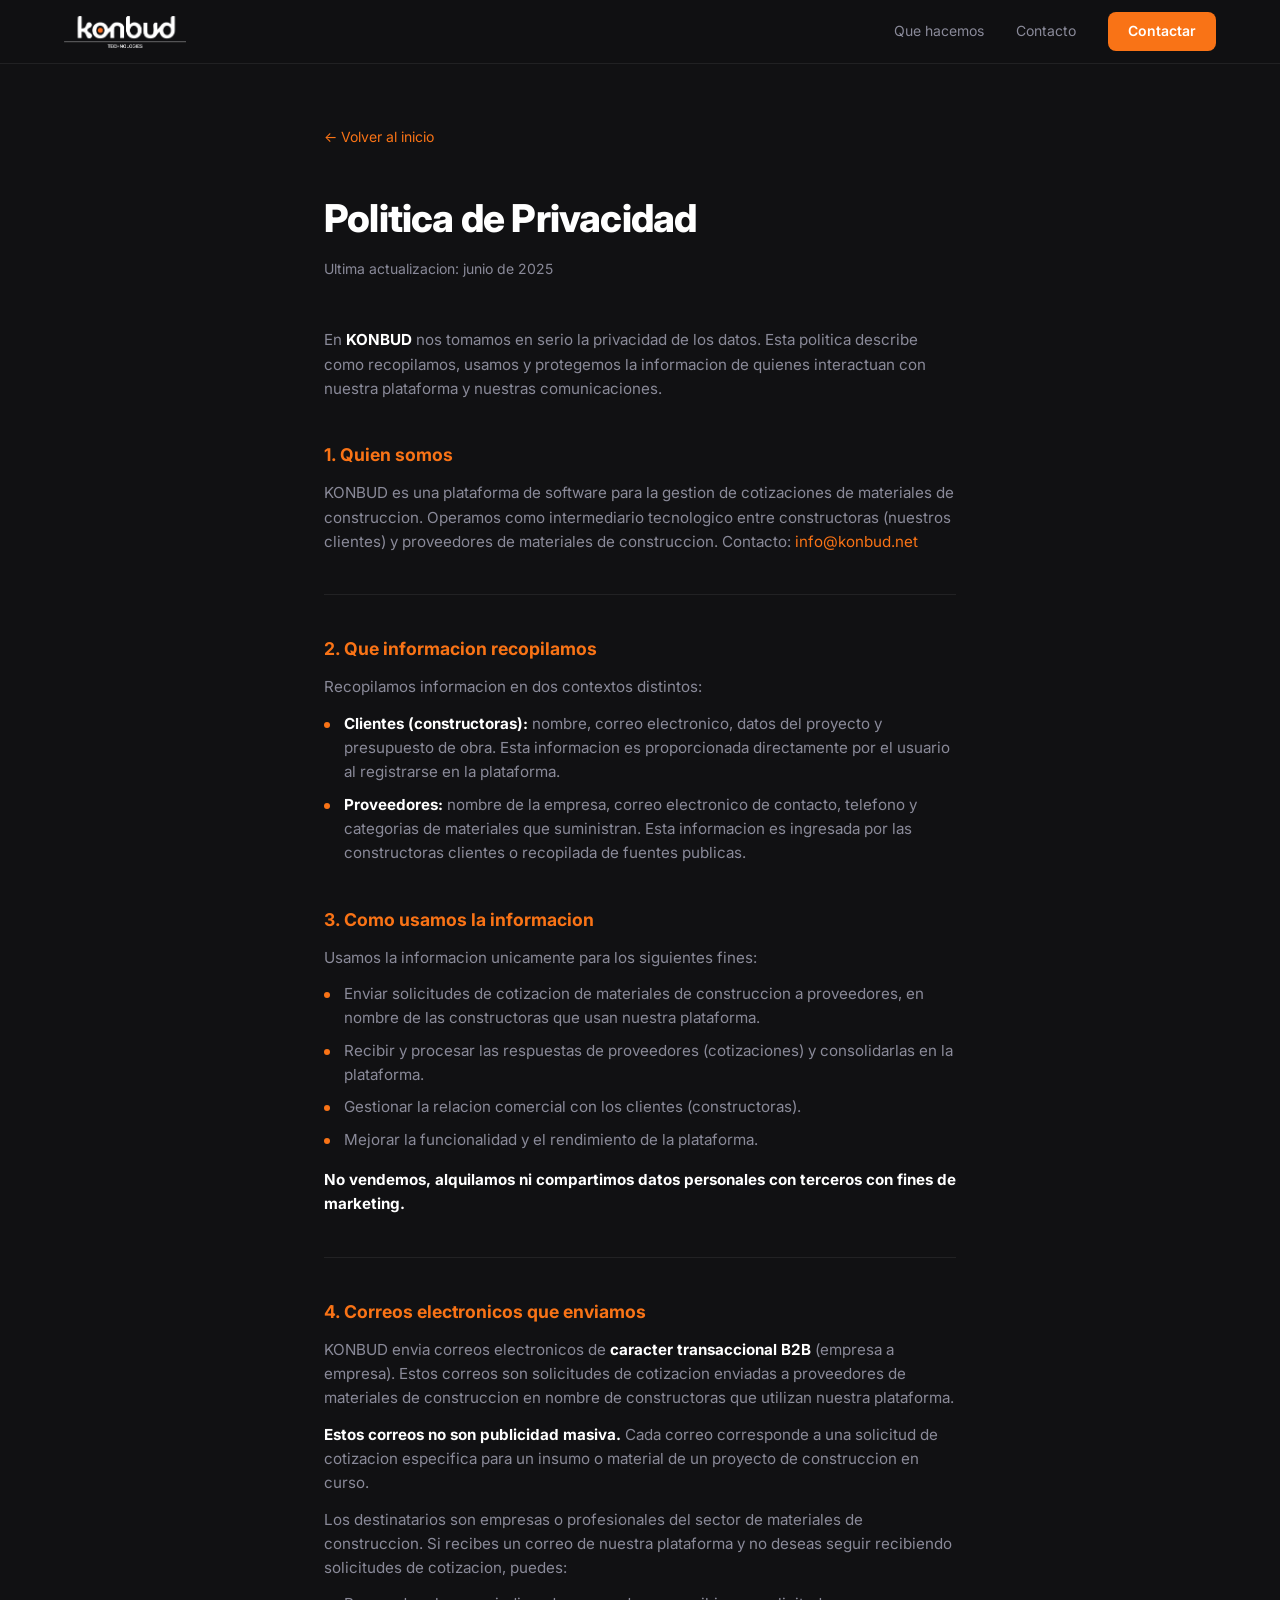
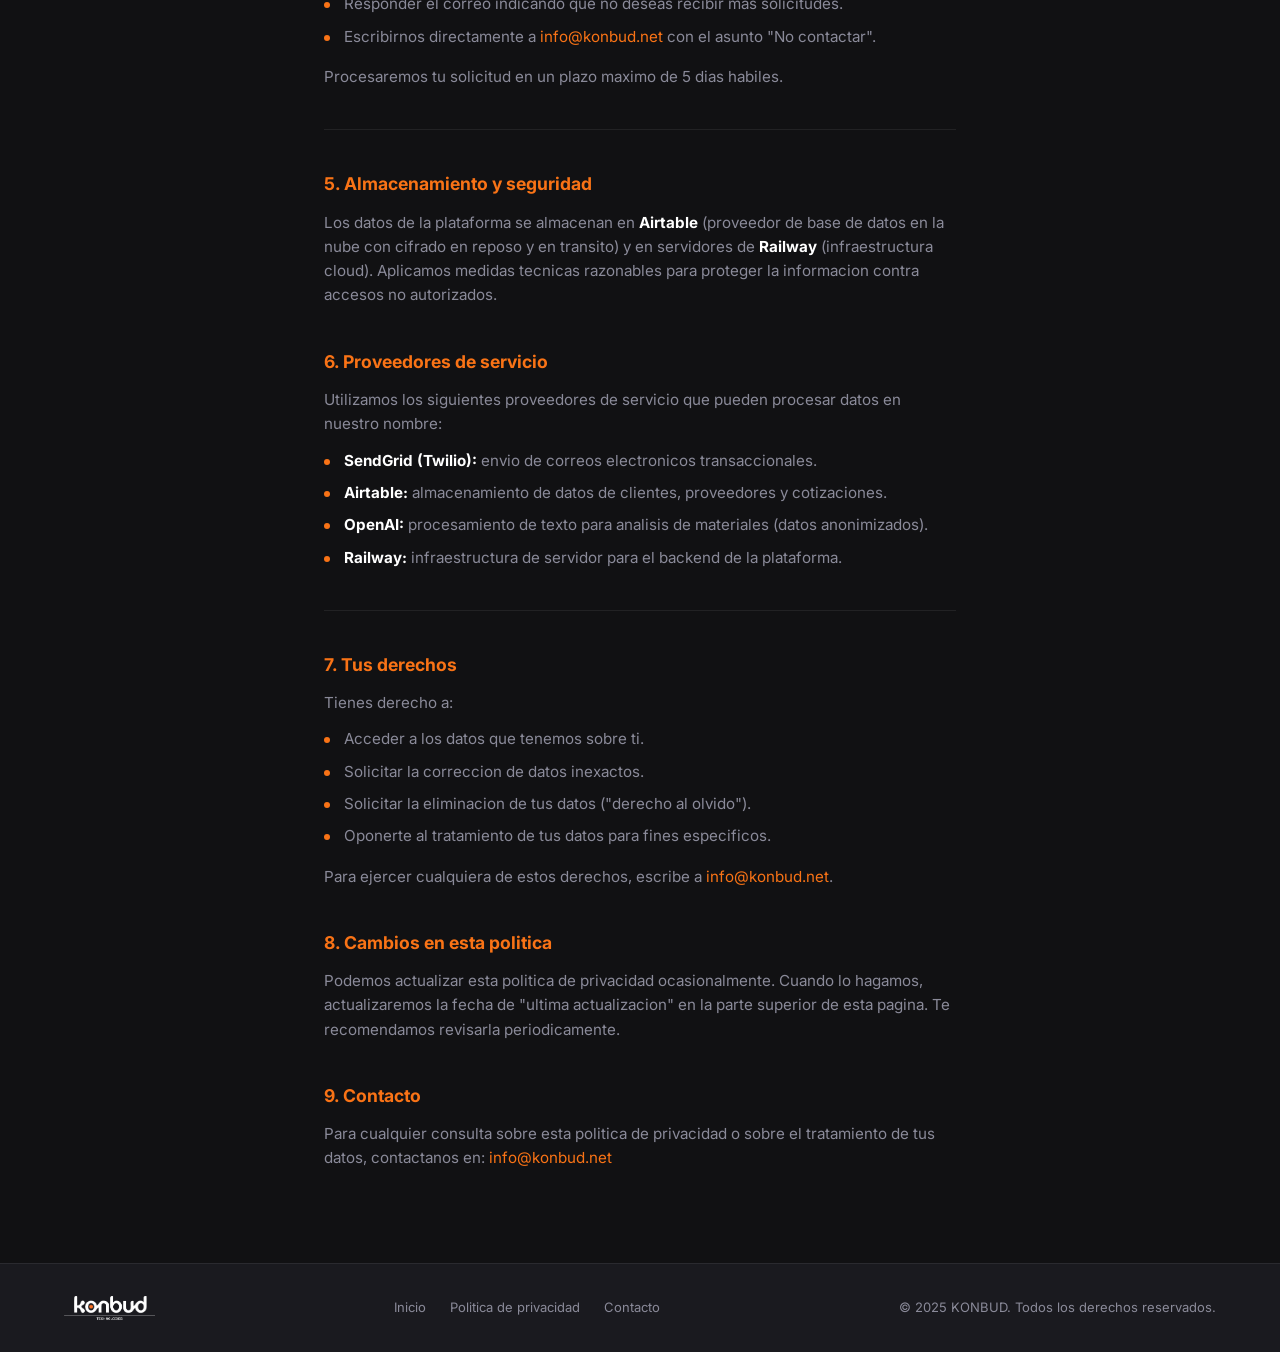
==== privacidad.html @ bc4e1d22 "landing inicial KONBUD" ====
<!DOCTYPE html>
<html lang="es">
<head>
  <meta charset="UTF-8" />
  <meta name="viewport" content="width=device-width, initial-scale=1.0" />
  <title>Politica de Privacidad — KONBUD</title>
  <link rel="preconnect" href="https://fonts.googleapis.com" />
  <link rel="preconnect" href="https://fonts.gstatic.com" crossorigin />
  <link href="https://fonts.googleapis.com/css2?family=Inter:wght@400;500;600;700;800&display=swap" rel="stylesheet" />
  <link rel="stylesheet" href="style.css" />
  <style>
    .privacy-container {
      max-width: 760px;
      margin: 0 auto;
      padding: 60px 5% 80px;
    }
    .privacy-container h1 {
      font-size: clamp(1.8rem, 4vw, 2.4rem);
      font-weight: 800;
      letter-spacing: -0.8px;
      margin-bottom: 8px;
    }
    .privacy-container .updated {
      color: var(--muted);
      font-size: 14px;
      margin-bottom: 48px;
    }
    .privacy-container h2 {
      font-size: 1.1rem;
      font-weight: 700;
      color: var(--orange);
      margin-top: 40px;
      margin-bottom: 12px;
    }
    .privacy-container p {
      color: var(--muted);
      font-size: 0.95rem;
      margin-bottom: 12px;
    }
    .privacy-container strong { color: var(--white); }
    .privacy-container ul {
      list-style: none;
      margin: 12px 0 16px 0;
      display: flex;
      flex-direction: column;
      gap: 8px;
    }
    .privacy-container ul li {
      color: var(--muted);
      font-size: 0.95rem;
      padding-left: 20px;
      position: relative;
    }
    .privacy-container ul li::before {
      content: '';
      position: absolute;
      left: 0; top: 10px;
      width: 6px; height: 6px;
      background: var(--orange);
      border-radius: 50%;
    }
    .privacy-container a { color: var(--orange); }
    .privacy-container a:hover { text-decoration: underline; }
    .back-link {
      display: inline-flex;
      align-items: center;
      gap: 8px;
      color: var(--muted);
      font-size: 14px;
      margin-bottom: 40px;
      transition: color .2s;
    }
    .back-link:hover { color: var(--white); }
    hr {
      border: none;
      border-top: 1px solid var(--border);
      margin: 40px 0;
    }
  </style>
</head>
<body>

  <!-- NAV -->
  <nav>
    <a href="/" class="logo">
      <img src="logo.png" alt="KONBUD" />
    </a>
    <div class="nav-links">
      <a href="/#que-hacemos">Que hacemos</a>
      <a href="/#contacto">Contacto</a>
      <a href="mailto:info@konbud.net" class="btn-nav">Contactar</a>
    </div>
  </nav>

  <div class="privacy-container">

    <a href="/" class="back-link">&#8592; Volver al inicio</a>

    <h1>Politica de Privacidad</h1>
    <p class="updated">Ultima actualizacion: junio de 2025</p>

    <p>
      En <strong>KONBUD</strong> nos tomamos en serio la privacidad de los datos. Esta politica describe como recopilamos,
      usamos y protegemos la informacion de quienes interactuan con nuestra plataforma y nuestras comunicaciones.
    </p>

    <h2>1. Quien somos</h2>
    <p>
      KONBUD es una plataforma de software para la gestion de cotizaciones de materiales de construccion.
      Operamos como intermediario tecnologico entre constructoras (nuestros clientes) y proveedores de materiales
      de construccion. Contacto: <a href="mailto:info@konbud.net">info@konbud.net</a>
    </p>

    <hr />

    <h2>2. Que informacion recopilamos</h2>
    <p>Recopilamos informacion en dos contextos distintos:</p>
    <ul>
      <li><strong>Clientes (constructoras):</strong> nombre, correo electronico, datos del proyecto y presupuesto de obra. Esta informacion es proporcionada directamente por el usuario al registrarse en la plataforma.</li>
      <li><strong>Proveedores:</strong> nombre de la empresa, correo electronico de contacto, telefono y categorias de materiales que suministran. Esta informacion es ingresada por las constructoras clientes o recopilada de fuentes publicas.</li>
    </ul>

    <h2>3. Como usamos la informacion</h2>
    <p>Usamos la informacion unicamente para los siguientes fines:</p>
    <ul>
      <li>Enviar solicitudes de cotizacion de materiales de construccion a proveedores, en nombre de las constructoras que usan nuestra plataforma.</li>
      <li>Recibir y procesar las respuestas de proveedores (cotizaciones) y consolidarlas en la plataforma.</li>
      <li>Gestionar la relacion comercial con los clientes (constructoras).</li>
      <li>Mejorar la funcionalidad y el rendimiento de la plataforma.</li>
    </ul>
    <p><strong>No vendemos, alquilamos ni compartimos datos personales con terceros con fines de marketing.</strong></p>

    <hr />

    <h2>4. Correos electronicos que enviamos</h2>
    <p>
      KONBUD envia correos electronicos de <strong>caracter transaccional B2B</strong> (empresa a empresa).
      Estos correos son solicitudes de cotizacion enviadas a proveedores de materiales de construccion
      en nombre de constructoras que utilizan nuestra plataforma.
    </p>
    <p>
      <strong>Estos correos no son publicidad masiva.</strong> Cada correo corresponde a una solicitud de
      cotizacion especifica para un insumo o material de un proyecto de construccion en curso.
    </p>
    <p>
      Los destinatarios son empresas o profesionales del sector de materiales de construccion. Si recibes
      un correo de nuestra plataforma y no deseas seguir recibiendo solicitudes de cotizacion, puedes:
    </p>
    <ul>
      <li>Responder el correo indicando que no deseas recibir mas solicitudes.</li>
      <li>Escribirnos directamente a <a href="mailto:info@konbud.net">info@konbud.net</a> con el asunto "No contactar".</li>
    </ul>
    <p>Procesaremos tu solicitud en un plazo maximo de 5 dias habiles.</p>

    <hr />

    <h2>5. Almacenamiento y seguridad</h2>
    <p>
      Los datos de la plataforma se almacenan en <strong>Airtable</strong> (proveedor de base de datos en la nube
      con cifrado en reposo y en transito) y en servidores de <strong>Railway</strong> (infraestructura cloud).
      Aplicamos medidas tecnicas razonables para proteger la informacion contra accesos no autorizados.
    </p>

    <h2>6. Proveedores de servicio</h2>
    <p>Utilizamos los siguientes proveedores de servicio que pueden procesar datos en nuestro nombre:</p>
    <ul>
      <li><strong>SendGrid (Twilio):</strong> envio de correos electronicos transaccionales.</li>
      <li><strong>Airtable:</strong> almacenamiento de datos de clientes, proveedores y cotizaciones.</li>
      <li><strong>OpenAI:</strong> procesamiento de texto para analisis de materiales (datos anonimizados).</li>
      <li><strong>Railway:</strong> infraestructura de servidor para el backend de la plataforma.</li>
    </ul>

    <hr />

    <h2>7. Tus derechos</h2>
    <p>Tienes derecho a:</p>
    <ul>
      <li>Acceder a los datos que tenemos sobre ti.</li>
      <li>Solicitar la correccion de datos inexactos.</li>
      <li>Solicitar la eliminacion de tus datos ("derecho al olvido").</li>
      <li>Oponerte al tratamiento de tus datos para fines especificos.</li>
    </ul>
    <p>Para ejercer cualquiera de estos derechos, escribe a <a href="mailto:info@konbud.net">info@konbud.net</a>.</p>

    <h2>8. Cambios en esta politica</h2>
    <p>
      Podemos actualizar esta politica de privacidad ocasionalmente. Cuando lo hagamos, actualizaremos la fecha
      de "ultima actualizacion" en la parte superior de esta pagina. Te recomendamos revisarla periodicamente.
    </p>

    <h2>9. Contacto</h2>
    <p>
      Para cualquier consulta sobre esta politica de privacidad o sobre el tratamiento de tus datos,
      contactanos en: <a href="mailto:info@konbud.net">info@konbud.net</a>
    </p>

  </div>

  <!-- FOOTER -->
  <footer>
    <div class="footer-logo">
      <img src="logo.png" alt="KONBUD" />
    </div>
    <div class="footer-links">
      <a href="/">Inicio</a>
      <a href="privacidad.html">Politica de privacidad</a>
      <a href="mailto:info@konbud.net">Contacto</a>
    </div>
    <span class="footer-copy">&copy; 2025 KONBUD. Todos los derechos reservados.</span>
  </footer>

</body>
</html>
---- style.css ----
*, *::before, *::after { box-sizing: border-box; margin: 0; padding: 0; }

:root {
  --bg: #111113;
  --surface: #1a1a1f;
  --surface2: #202028;
  --orange: #f97316;
  --orange-dim: rgba(249,115,22,0.15);
  --white: #ffffff;
  --muted: #8a8a99;
  --border: rgba(255,255,255,0.07);
  --radius: 12px;
}

html { scroll-behavior: smooth; }

body {
  font-family: 'Inter', -apple-system, BlinkMacSystemFont, 'Segoe UI', sans-serif;
  background: var(--bg);
  color: var(--white);
  line-height: 1.6;
  -webkit-font-smoothing: antialiased;
}

a { color: inherit; text-decoration: none; }

/* NAV */
nav {
  position: sticky;
  top: 0;
  z-index: 100;
  background: rgba(17,17,19,0.85);
  backdrop-filter: blur(12px);
  border-bottom: 1px solid var(--border);
  padding: 0 5%;
  height: 64px;
  display: flex;
  align-items: center;
  justify-content: space-between;
}
nav .logo img { height: 32px; display: block; }
nav .nav-links { display: flex; gap: 32px; align-items: center; }
nav .nav-links a { color: var(--muted); font-size: 14px; transition: color .2s; }
nav .nav-links a:hover { color: var(--white); }
nav .nav-links .btn-nav {
  background: var(--orange);
  color: var(--white);
  padding: 8px 20px;
  border-radius: 8px;
  font-size: 14px;
  font-weight: 600;
  transition: opacity .2s;
}
nav .nav-links .btn-nav:hover { opacity: .85; }

/* HERO */
.hero {
  min-height: 88vh;
  display: flex;
  flex-direction: column;
  align-items: center;
  justify-content: center;
  text-align: center;
  padding: 80px 5% 60px;
  position: relative;
  overflow: hidden;
}
.hero::before {
  content: '';
  position: absolute;
  top: -200px; left: 50%;
  transform: translateX(-50%);
  width: 800px; height: 800px;
  background: radial-gradient(circle, rgba(249,115,22,0.08) 0%, transparent 70%);
  pointer-events: none;
}
.hero-badge {
  display: inline-flex;
  align-items: center;
  gap: 8px;
  background: var(--orange-dim);
  border: 1px solid rgba(249,115,22,0.3);
  color: var(--orange);
  font-size: 13px;
  font-weight: 600;
  padding: 6px 16px;
  border-radius: 100px;
  margin-bottom: 28px;
  letter-spacing: 0.5px;
  text-transform: uppercase;
}
.hero h1 {
  font-size: clamp(2.4rem, 6vw, 4.2rem);
  font-weight: 800;
  line-height: 1.1;
  letter-spacing: -1.5px;
  max-width: 780px;
  margin-bottom: 24px;
}
.hero h1 span { color: var(--orange); }
.hero p {
  font-size: clamp(1rem, 2vw, 1.2rem);
  color: var(--muted);
  max-width: 560px;
  margin-bottom: 40px;
}
.hero-cta {
  display: flex;
  gap: 16px;
  flex-wrap: wrap;
  justify-content: center;
}
.btn-primary {
  background: var(--orange);
  color: var(--white);
  padding: 14px 32px;
  border-radius: 10px;
  font-size: 16px;
  font-weight: 700;
  transition: opacity .2s, transform .2s;
}
.btn-primary:hover { opacity: .85; transform: translateY(-1px); }
.btn-secondary {
  background: var(--surface);
  border: 1px solid var(--border);
  color: var(--white);
  padding: 14px 32px;
  border-radius: 10px;
  font-size: 16px;
  font-weight: 600;
  transition: border-color .2s;
}
.btn-secondary:hover { border-color: rgba(255,255,255,0.2); }

/* SECTION COMMON */
section { padding: 80px 5%; }
.section-label {
  font-size: 12px;
  font-weight: 700;
  letter-spacing: 2px;
  text-transform: uppercase;
  color: var(--orange);
  margin-bottom: 12px;
}
.section-title {
  font-size: clamp(1.8rem, 4vw, 2.6rem);
  font-weight: 800;
  letter-spacing: -0.8px;
  margin-bottom: 16px;
}
.section-sub {
  color: var(--muted);
  font-size: 1.05rem;
  max-width: 540px;
}
.section-header { margin-bottom: 56px; }

/* FEATURES */
.features { background: var(--surface); }
.features-grid {
  display: grid;
  grid-template-columns: repeat(auto-fit, minmax(260px, 1fr));
  gap: 24px;
}
.feature-card {
  background: var(--bg);
  border: 1px solid var(--border);
  border-radius: var(--radius);
  padding: 32px 28px;
  transition: border-color .2s;
}
.feature-card:hover { border-color: rgba(249,115,22,0.3); }
.feature-icon {
  width: 48px; height: 48px;
  background: var(--orange-dim);
  border-radius: 10px;
  display: flex; align-items: center; justify-content: center;
  margin-bottom: 20px;
  font-size: 22px;
}
.feature-card h3 { font-size: 1.1rem; font-weight: 700; margin-bottom: 10px; }
.feature-card p { color: var(--muted); font-size: 0.95rem; }

/* HOW IT WORKS */
.steps {
  display: flex;
  flex-direction: column;
  gap: 0;
  max-width: 680px;
}
.step {
  display: flex;
  gap: 24px;
  padding-bottom: 40px;
  position: relative;
}
.step:not(:last-child)::before {
  content: '';
  position: absolute;
  left: 19px; top: 48px;
  width: 2px;
  height: calc(100% - 16px);
  background: var(--border);
}
.step-num {
  flex-shrink: 0;
  width: 40px; height: 40px;
  background: var(--orange-dim);
  border: 1px solid rgba(249,115,22,0.4);
  border-radius: 50%;
  display: flex; align-items: center; justify-content: center;
  font-weight: 800; font-size: 14px;
  color: var(--orange);
}
.step-content h3 { font-size: 1.05rem; font-weight: 700; margin-bottom: 6px; margin-top: 8px; }
.step-content p { color: var(--muted); font-size: 0.95rem; }

/* EMAIL INFO */
.email-info { background: var(--surface); }
.email-box {
  background: var(--bg);
  border: 1px solid rgba(249,115,22,0.25);
  border-radius: var(--radius);
  padding: 40px;
  max-width: 700px;
}
.email-box h3 { font-size: 1.2rem; font-weight: 700; margin-bottom: 12px; }
.email-box p { color: var(--muted); margin-bottom: 12px; font-size: 0.95rem; }
.email-box p:last-child { margin-bottom: 0; }
.email-box strong { color: var(--white); }

/* CONTACT */
.contact-grid {
  display: grid;
  grid-template-columns: repeat(auto-fit, minmax(220px, 1fr));
  gap: 20px;
  max-width: 700px;
}
.contact-card {
  background: var(--surface);
  border: 1px solid var(--border);
  border-radius: var(--radius);
  padding: 28px 24px;
  display: flex;
  flex-direction: column;
  gap: 8px;
}
.contact-card .label { font-size: 12px; font-weight: 600; color: var(--orange); text-transform: uppercase; letter-spacing: 1px; }
.contact-card .value { font-size: 1rem; font-weight: 600; }
.contact-card .sub { font-size: 0.85rem; color: var(--muted); }

/* FOOTER */
footer {
  background: var(--surface);
  border-top: 1px solid var(--border);
  padding: 32px 5%;
  display: flex;
  align-items: center;
  justify-content: space-between;
  flex-wrap: wrap;
  gap: 16px;
}
footer .footer-logo img { height: 24px; display: block; }
footer .footer-links { display: flex; gap: 24px; }
footer .footer-links a { color: var(--muted); font-size: 13px; transition: color .2s; }
footer .footer-links a:hover { color: var(--white); }
footer .footer-copy { color: var(--muted); font-size: 13px; }

/* RESPONSIVE */
@media (max-width: 640px) {
  nav .nav-links .btn-nav { padding: 7px 14px; font-size: 13px; }
  .hero { min-height: 80vh; padding-top: 60px; }
  footer { flex-direction: column; align-items: flex-start; }
  .email-box { padding: 28px 20px; }
}
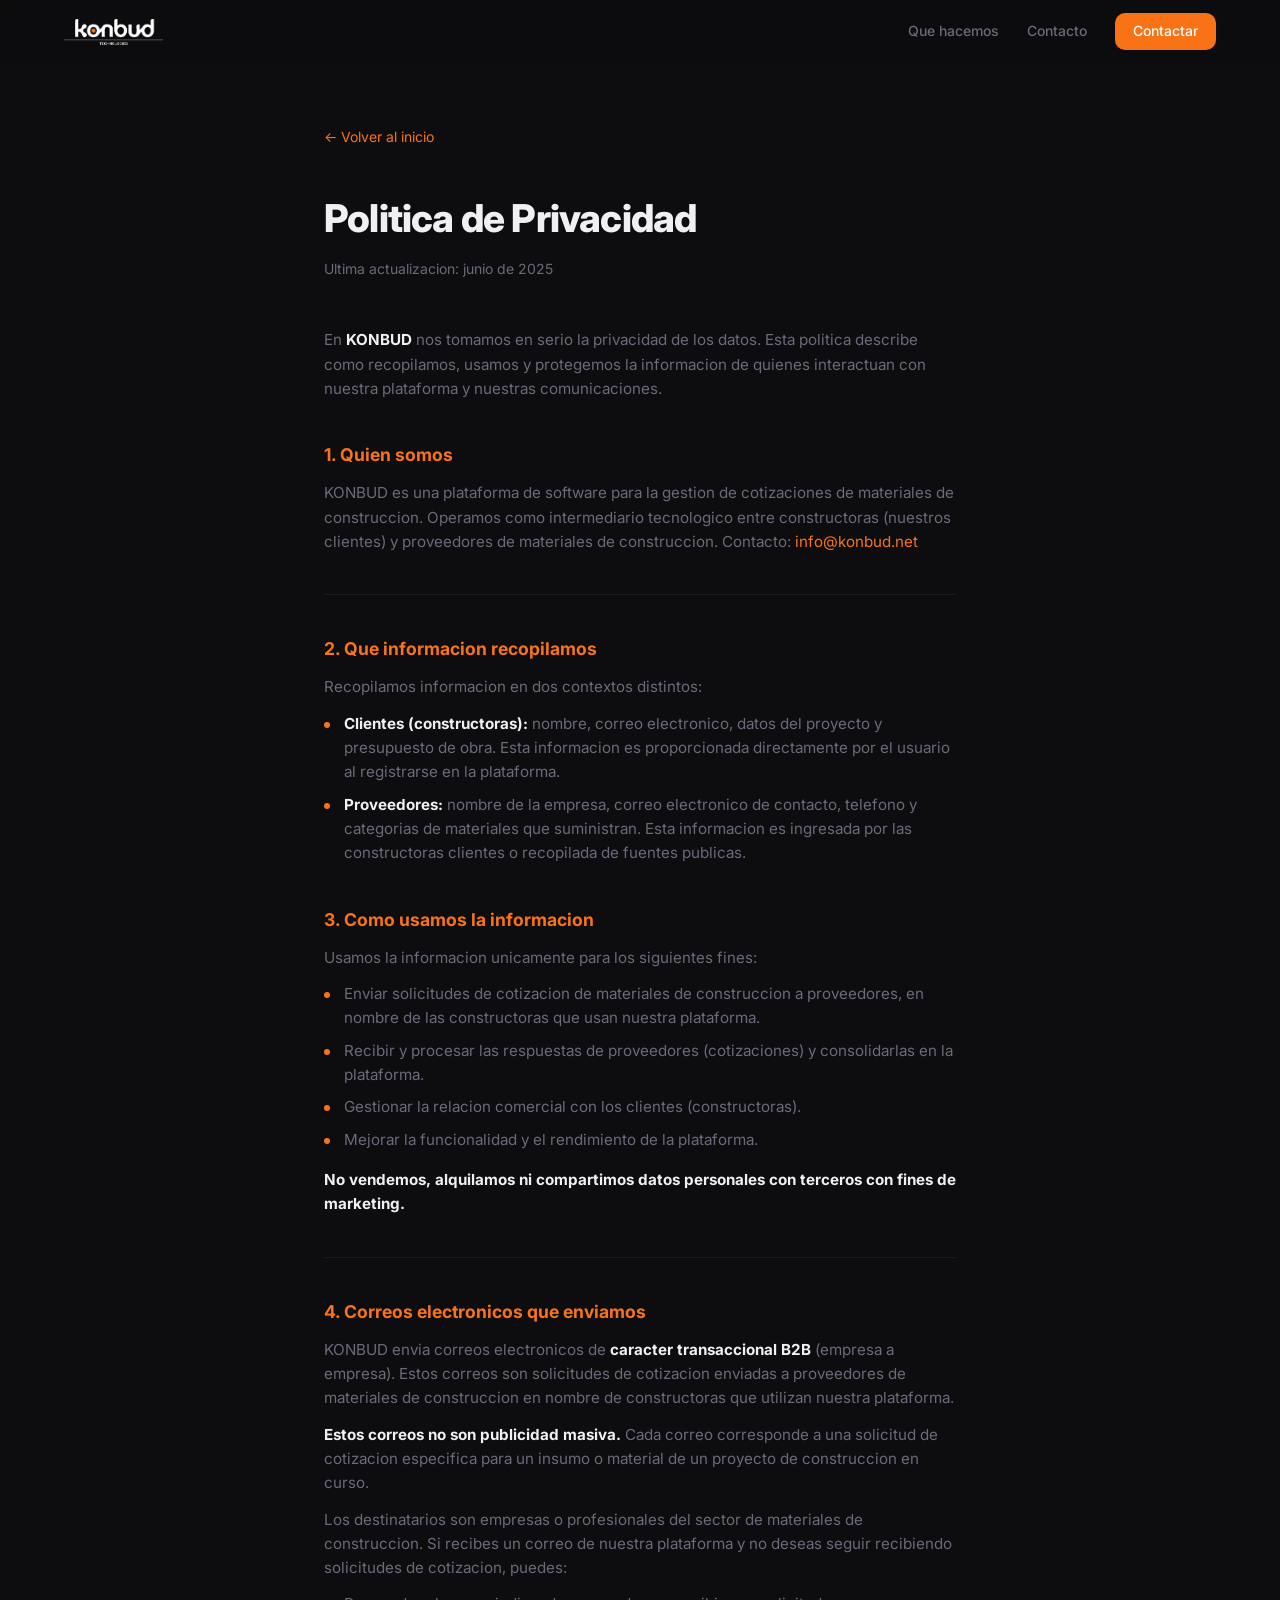
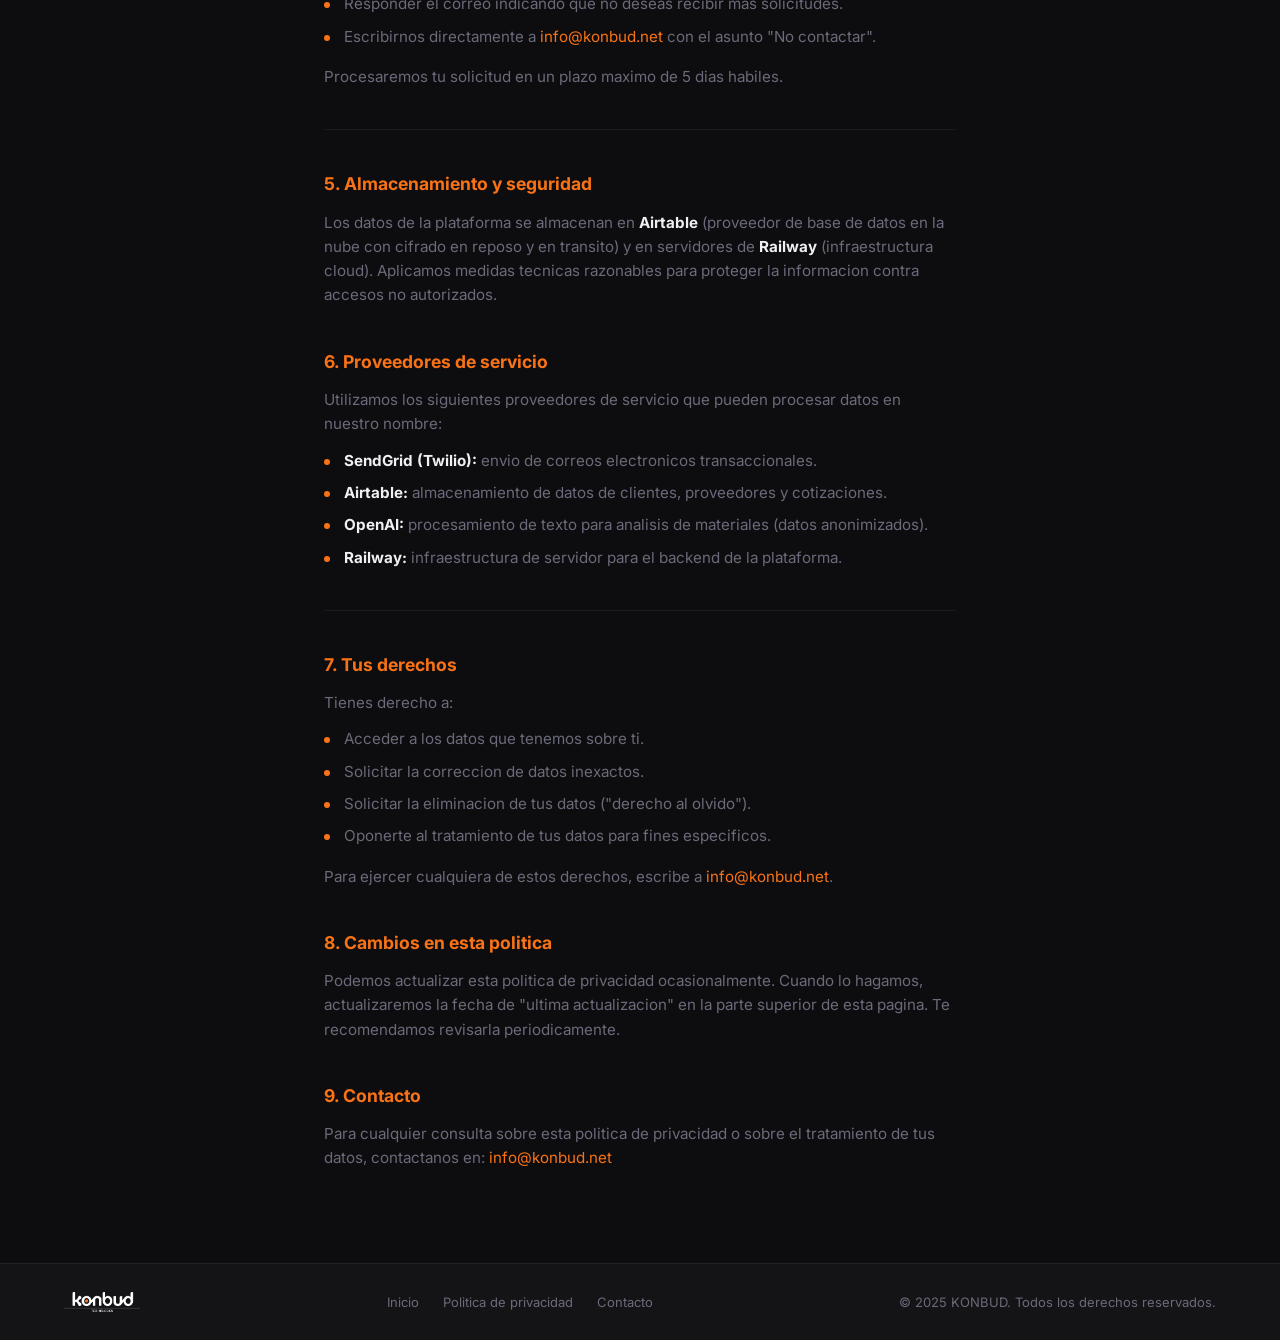
==== commit fa4f4575: "SEO: Open Graph + Twitter cards con og-image, canonical, JSON-LD Organization/SoftwareApplication, r" ====
--- a/privacidad.html
+++ b/privacidad.html
@@ -3,7 +3,9 @@
 <head>
   <meta charset="UTF-8" />
   <meta name="viewport" content="width=device-width, initial-scale=1.0" />
-  <title>Politica de Privacidad — KONBUD</title>
+  <title>Política de Privacidad — KONBUD</title>
+  <meta name="description" content="Política de privacidad de KONBUD — cómo tratamos los datos personales en nuestra plataforma y comunicaciones." />
+  <link rel="canonical" href="https://konbud.net/privacidad.html" />
   <link rel="preconnect" href="https://fonts.googleapis.com" />
   <link rel="preconnect" href="https://fonts.gstatic.com" crossorigin />
   <link href="https://fonts.googleapis.com/css2?family=Inter:wght@400;500;600;700;800&display=swap" rel="stylesheet" />
--- a/style.css
+++ b/style.css
@@ -1,275 +1,1501 @@
 *, *::before, *::after { box-sizing: border-box; margin: 0; padding: 0; }
 
 :root {
-  --bg: #111113;
-  --surface: #1a1a1f;
-  --surface2: #202028;
-  --orange: #f97316;
-  --orange-dim: rgba(249,115,22,0.15);
-  --white: #ffffff;
-  --muted: #8a8a99;
-  --border: rgba(255,255,255,0.07);
-  --radius: 12px;
+  --bg:            #0d0d0f;
+  --surface:       #141416;
+  --surface2:      #1b1b1f;
+  --orange:        #f97316;
+  --orange-glow:   rgba(249,115,22,0.55);
+  --orange-dim:    rgba(249,115,22,0.09);
+  --orange-border: rgba(249,115,22,0.22);
+  --white:         #f0f0f2;
+  --muted:         #6a6a7a;
+  --border:        rgba(255,255,255,0.06);
+  --border-strong: rgba(255,255,255,0.11);
+  --radius:        16px;
+  --radius-sm:     10px;
+  --container:     1160px;
 }
 
 html { scroll-behavior: smooth; }
 
 body {
-  font-family: 'Inter', -apple-system, BlinkMacSystemFont, 'Segoe UI', sans-serif;
+  font-family: 'Inter', system-ui, -apple-system, sans-serif;
   background: var(--bg);
   color: var(--white);
   line-height: 1.6;
   -webkit-font-smoothing: antialiased;
+  overflow-x: hidden;
 }
 
 a { color: inherit; text-decoration: none; }
 
-/* NAV */
+/* ─── CANVAS ──────────────────────────────────────────────────────────────── */
+
+#trails-canvas {
+  position: fixed;
+  inset: 0;
+  pointer-events: none;
+  z-index: 0;
+}
+
+/* ─── BACKGROUND ──────────────────────────────────────────────────────────────*/
+
+.bg-orb {
+  position: fixed;
+  border-radius: 50%;
+  pointer-events: none;
+  z-index: 0;
+}
+
+.bg-orb-1 {
+  width: 800px; height: 800px;
+  background: radial-gradient(circle at center, rgba(249,115,22,0.14) 0%, transparent 65%);
+  top: -360px; left: -240px;
+  animation: orb1 20s ease-in-out infinite;
+}
+
+.bg-orb-2 {
+  width: 640px; height: 640px;
+  background: radial-gradient(circle at center, rgba(249,115,22,0.08) 0%, transparent 65%);
+  bottom: -260px; right: -160px;
+  animation: orb2 26s ease-in-out infinite;
+}
+
+@keyframes orb1 {
+  0%, 100% { transform: translate(0, 0) scale(1); }
+  33%       { transform: translate(70px, 50px) scale(1.05); }
+  66%       { transform: translate(-40px, 70px) scale(0.97); }
+}
+
+@keyframes orb2 {
+  0%, 100% { transform: translate(0, 0) scale(1); }
+  50%       { transform: translate(-90px, -70px) scale(1.08); }
+}
+
+.bg-grid {
+  position: fixed;
+  inset: 0;
+  background-image: radial-gradient(circle, rgba(255,255,255,0.035) 1px, transparent 1px);
+  background-size: 28px 28px;
+  pointer-events: none;
+  z-index: 0;
+}
+
+/* ─── LAYOUT ──────────────────────────────────────────────────────────────── */
+
+nav,
+section,
+footer {
+  position: relative;
+  z-index: 1;
+}
+
+.container {
+  width: 100%;
+  max-width: var(--container);
+  margin: 0 auto;
+  padding: 0 5%;
+}
+
+/* ─── NAV ─────────────────────────────────────────────────────────────────── */
+
 nav {
   position: sticky;
   top: 0;
   z-index: 100;
-  background: rgba(17,17,19,0.85);
-  backdrop-filter: blur(12px);
-  border-bottom: 1px solid var(--border);
   padding: 0 5%;
   height: 64px;
   display: flex;
   align-items: center;
   justify-content: space-between;
-}
-nav .logo img { height: 32px; display: block; }
-nav .nav-links { display: flex; gap: 32px; align-items: center; }
-nav .nav-links a { color: var(--muted); font-size: 14px; transition: color .2s; }
-nav .nav-links a:hover { color: var(--white); }
-nav .nav-links .btn-nav {
-  background: var(--orange);
-  color: var(--white);
-  padding: 8px 20px;
-  border-radius: 8px;
+  background: rgba(13,13,15,0.72);
+  backdrop-filter: blur(10px) saturate(140%);
+  -webkit-backdrop-filter: blur(10px) saturate(140%);
+  border-bottom: 1px solid transparent;
+  transition: background 0.4s, border-color 0.4s;
+}
+
+nav.scrolled {
+  background: rgba(13,13,15,0.88);
+  border-bottom-color: var(--border);
+}
+
+.logo img { height: 26px; display: block; }
+
+.nav-links {
+  display: flex;
+  gap: 28px;
+  align-items: center;
+}
+
+.nav-links a {
+  color: var(--muted);
   font-size: 14px;
+  font-weight: 500;
+  transition: color 0.2s;
+}
+
+.nav-links a:hover { color: var(--white); }
+
+.btn-nav-acceder {
+  color: var(--white) !important;
+  border: 1px solid rgba(255,255,255,0.18) !important;
+  padding: 6px 16px;
+  border-radius: var(--radius-sm);
+  font-size: 13px;
+  font-weight: 500;
+  transition: border-color 0.2s, color 0.2s !important;
+}
+
+.btn-nav-acceder:hover {
+  border-color: rgba(255,255,255,0.45) !important;
+  color: #fff !important;
+}
+
+.btn-nav {
+  background: var(--orange) !important;
+  color: #fff !important;
+  padding: 7px 18px;
+  border-radius: var(--radius-sm);
+  font-size: 13px;
   font-weight: 600;
-  transition: opacity .2s;
-}
-nav .nav-links .btn-nav:hover { opacity: .85; }
-
-/* HERO */
+  transition: opacity 0.2s !important;
+}
+
+.btn-nav:hover { opacity: 0.84 !important; }
+
+/* ─── HERO PROOF ─────────────────────────────────────────────────────────── */
+
+.hero-proof {
+  display: inline-flex;
+  align-items: center;
+  gap: 9px;
+  background: rgba(255,255,255,0.04);
+  border: 1px solid var(--border-strong);
+  color: var(--muted);
+  font-size: 13px;
+  font-weight: 500;
+  padding: 7px 16px;
+  border-radius: 100px;
+  margin-bottom: 28px;
+  letter-spacing: 0.1px;
+}
+
+.proof-dot {
+  width: 7px; height: 7px;
+  border-radius: 50%;
+  background: #22c55e;
+  flex-shrink: 0;
+  animation: pulse-dot 2.4s ease infinite;
+}
+
+@keyframes pulse-dot {
+  0%, 100% { box-shadow: 0 0 0 0 rgba(34,197,94,0.5); }
+  50%       { box-shadow: 0 0 0 5px rgba(34,197,94,0); }
+}
+
+/* ─── HERO ────────────────────────────────────────────────────────────────── */
+
 .hero {
-  min-height: 88vh;
+  min-height: 100vh;
   display: flex;
   flex-direction: column;
   align-items: center;
   justify-content: center;
+  padding: 100px 5% 60px;
   text-align: center;
-  padding: 80px 5% 60px;
-  position: relative;
-  overflow: hidden;
-}
-.hero::before {
-  content: '';
-  position: absolute;
-  top: -200px; left: 50%;
-  transform: translateX(-50%);
-  width: 800px; height: 800px;
-  background: radial-gradient(circle, rgba(249,115,22,0.08) 0%, transparent 70%);
-  pointer-events: none;
-}
+}
+
+.hero-inner {
+  display: flex;
+  flex-direction: column;
+  align-items: center;
+  width: 100%;
+  max-width: 840px;
+}
+
+.hero-logo {
+  max-width: 380px;
+  width: 100%;
+  height: auto;
+  margin-bottom: 44px;
+  will-change: transform;
+}
+
 .hero-badge {
   display: inline-flex;
   align-items: center;
-  gap: 8px;
   background: var(--orange-dim);
-  border: 1px solid rgba(249,115,22,0.3);
+  border: 1px solid var(--orange-border);
   color: var(--orange);
-  font-size: 13px;
-  font-weight: 600;
-  padding: 6px 16px;
+  font-size: 11px;
+  font-weight: 700;
+  letter-spacing: 1.5px;
+  text-transform: uppercase;
+  padding: 5px 14px;
   border-radius: 100px;
-  margin-bottom: 28px;
-  letter-spacing: 0.5px;
-  text-transform: uppercase;
-}
-.hero h1 {
-  font-size: clamp(2.4rem, 6vw, 4.2rem);
+  margin-bottom: 26px;
+}
+
+.hero-title {
+  font-size: clamp(2.2rem, 5.5vw, 3.9rem);
   font-weight: 800;
   line-height: 1.1;
-  letter-spacing: -1.5px;
-  max-width: 780px;
-  margin-bottom: 24px;
-}
-.hero h1 span { color: var(--orange); }
-.hero p {
-  font-size: clamp(1rem, 2vw, 1.2rem);
-  color: var(--muted);
-  max-width: 560px;
+  letter-spacing: -2px;
+  margin-bottom: 20px;
+}
+
+.hero-title span { color: var(--orange); }
+
+.hero-sub {
+  font-size: clamp(0.95rem, 1.8vw, 1.1rem);
+  color: var(--muted);
+  max-width: 500px;
+  line-height: 1.75;
   margin-bottom: 40px;
 }
+
 .hero-cta {
-  display: flex;
-  gap: 16px;
-  flex-wrap: wrap;
-  justify-content: center;
-}
+  width: 100%;
+  text-align: center;
+}
+
+.hero-cta a {
+  display: inline-block;
+  margin: 6px;
+}
+
 .btn-primary {
   background: var(--orange);
-  color: var(--white);
-  padding: 14px 32px;
-  border-radius: 10px;
-  font-size: 16px;
-  font-weight: 700;
-  transition: opacity .2s, transform .2s;
-}
-.btn-primary:hover { opacity: .85; transform: translateY(-1px); }
+  color: #fff;
+  padding: 13px 28px;
+  border-radius: var(--radius-sm);
+  font-size: 15px;
+  font-weight: 700;
+  transition: opacity 0.2s, transform 0.2s;
+}
+
+.btn-primary:hover { opacity: 0.86; transform: translateY(-1px); }
+
 .btn-secondary {
-  background: var(--surface);
+  background: rgba(255,255,255,0.05);
   border: 1px solid var(--border);
   color: var(--white);
-  padding: 14px 32px;
-  border-radius: 10px;
-  font-size: 16px;
+  padding: 13px 28px;
+  border-radius: var(--radius-sm);
+  font-size: 15px;
   font-weight: 600;
-  transition: border-color .2s;
-}
-.btn-secondary:hover { border-color: rgba(255,255,255,0.2); }
-
-/* SECTION COMMON */
-section { padding: 80px 5%; }
+  transition: background 0.2s, border-color 0.2s;
+}
+
+.btn-secondary:hover {
+  background: rgba(255,255,255,0.08);
+  border-color: var(--border-strong);
+}
+
+.scroll-hint {
+  margin-top: 56px;
+  display: flex;
+  flex-direction: column;
+  align-items: center;
+  gap: 6px;
+  color: var(--muted);
+  font-size: 11px;
+  font-weight: 500;
+  letter-spacing: 1px;
+  text-transform: uppercase;
+}
+
+.scroll-hint svg {
+  width: 20px; height: 20px;
+  stroke: var(--muted);
+}
+
+/* ─── SECTIONS ────────────────────────────────────────────────────────────── */
+
+section { padding: 100px 0; }
+
 .section-label {
-  font-size: 12px;
-  font-weight: 700;
-  letter-spacing: 2px;
+  font-size: 11px;
+  font-weight: 700;
+  letter-spacing: 2.5px;
   text-transform: uppercase;
   color: var(--orange);
+  margin-bottom: 10px;
+}
+
+.section-title {
+  font-size: clamp(1.75rem, 3.8vw, 2.55rem);
+  font-weight: 800;
+  letter-spacing: -1px;
+  line-height: 1.15;
   margin-bottom: 12px;
 }
-.section-title {
-  font-size: clamp(1.8rem, 4vw, 2.6rem);
-  font-weight: 800;
-  letter-spacing: -0.8px;
-  margin-bottom: 16px;
-}
+
 .section-sub {
   color: var(--muted);
-  font-size: 1.05rem;
-  max-width: 540px;
-}
-.section-header { margin-bottom: 56px; }
-
-/* FEATURES */
-.features { background: var(--surface); }
-.features-grid {
-  display: grid;
-  grid-template-columns: repeat(auto-fit, minmax(260px, 1fr));
-  gap: 24px;
-}
-.feature-card {
+  font-size: 1rem;
+  max-width: 480px;
+  line-height: 1.75;
+}
+
+.section-header { margin-bottom: 64px; }
+
+/* ─── ROI / STATS ─────────────────────────────────────────────────────────── */
+
+.roi-section { background: var(--surface); }
+
+.roi-intro {
+  max-width: 680px;
+  margin-bottom: 64px;
+}
+
+.roi-sub {
+  color: var(--muted);
+  font-size: 1rem;
+  line-height: 1.75;
+  margin-top: 14px;
+  max-width: 560px;
+}
+
+.roi-sub strong { color: var(--white); font-weight: 600; }
+
+/* La carrera: a mano vs agente */
+.race {
   background: var(--bg);
   border: 1px solid var(--border);
   border-radius: var(--radius);
+  padding: 32px 36px 28px;
+  margin-bottom: 56px;
+}
+
+.race-head {
+  display: flex;
+  align-items: baseline;
+  justify-content: space-between;
+  gap: 12px;
+  flex-wrap: wrap;
+  margin-bottom: 28px;
+}
+
+.race-title {
+  font-size: 0.95rem;
+  font-weight: 700;
+  color: var(--white);
+}
+
+.race-sub {
+  font-size: 0.72rem;
+  font-weight: 700;
+  letter-spacing: 1px;
+  text-transform: uppercase;
+  color: var(--muted);
+}
+
+.race-row {
+  display: grid;
+  grid-template-columns: 190px 1fr;
+  gap: 18px;
+  align-items: center;
+  margin-bottom: 16px;
+}
+
+.race-label {
+  font-size: 0.88rem;
+  font-weight: 700;
+  color: var(--white);
+}
+
+.race-label span {
+  display: block;
+  font-size: 0.75rem;
+  font-weight: 500;
+  color: var(--muted);
+}
+
+.race-track {
+  position: relative;
+  height: 40px;
+  background: rgba(255,255,255,0.04);
+  border: 1px solid var(--border);
+  border-radius: 10px;
+  overflow: hidden;
+}
+
+.race-bar {
+  height: 100%;
+  width: 100%;
+  border-radius: 9px;
+  display: flex;
+  align-items: center;
+  justify-content: flex-end;
+  padding: 0 12px;
+  overflow: hidden;
+  white-space: nowrap;
+  will-change: transform; /* se anima con xPercent (GPU), no con width */
+}
+
+.race-bar--manual {
+  background: rgba(255,255,255,0.09);
+}
+
+.race-bar--manual .race-count {
+  font-size: 0.8rem;
+  font-weight: 700;
+  color: var(--muted);
+}
+
+.race-bar--agent {
+  background: linear-gradient(90deg, rgba(249,115,22,0.55), var(--orange));
+  box-shadow: 0 0 24px rgba(249,115,22,0.35);
+}
+
+.race-done {
+  position: absolute;
+  right: 10px;
+  top: 50%;
+  height: 26px;
+  margin-top: -13px;
+  display: inline-flex;
+  align-items: center;
+  gap: 6px;
+  background: var(--bg);
+  border: 1px solid var(--orange-border);
+  color: var(--orange);
+  font-size: 0.72rem;
+  font-weight: 800;
+  letter-spacing: 0.3px;
+  padding: 0 11px;
+  border-radius: 100px;
+  white-space: nowrap;
+}
+
+.race-done svg { width: 12px; height: 12px; }
+
+.race-note {
+  font-size: 0.82rem;
+  color: var(--muted);
+  line-height: 1.6;
+  margin-top: 20px;
+}
+
+/* KPI rings */
+.ring-grid {
+  display: grid;
+  grid-template-columns: repeat(3, 1fr);
+  gap: 16px;
+  margin-bottom: 56px;
+}
+
+.ring-card {
+  background: var(--bg);
+  border: 1px solid var(--border);
+  border-radius: var(--radius);
+  padding: 32px 24px 28px;
+  display: flex;
+  flex-direction: column;
+  align-items: center;
+  text-align: center;
+  gap: 18px;
+  transition: border-color 0.2s;
+}
+
+.ring-card:hover { border-color: var(--orange-border); }
+
+.ring-wrap {
+  position: relative;
+  width: 122px;
+  height: 122px;
+}
+
+.ring-wrap svg {
+  width: 100%;
+  height: 100%;
+  transform: rotate(-90deg);
+  overflow: visible;
+}
+
+.ring-bg {
+  fill: none;
+  stroke: rgba(255,255,255,0.07);
+  stroke-width: 8;
+}
+
+.ring-fill {
+  fill: none;
+  stroke: var(--orange);
+  stroke-width: 8;
+  stroke-linecap: round;
+  filter: drop-shadow(0 0 8px var(--orange-glow));
+}
+
+.ring-num {
+  position: absolute;
+  inset: 0;
+  display: flex;
+  align-items: center;
+  justify-content: center;
+  font-size: 1.9rem;
+  font-weight: 800;
+  color: var(--white);
+  letter-spacing: -1px;
+  font-variant-numeric: tabular-nums;
+}
+
+.ring-num em {
+  font-style: normal;
+  font-size: 1.05rem;
+  font-weight: 800;
+  color: var(--orange);
+  margin-left: 2px;
+}
+
+.ring-card p {
+  font-size: 0.88rem;
+  color: var(--muted);
+  line-height: 1.55;
+  max-width: 230px;
+}
+
+/* El golpe de dinero: comparación de ofertas */
+.savings {
+  display: grid;
+  grid-template-columns: 1fr 1.15fr;
+  gap: 56px;
+  align-items: center;
+  background: rgba(255,255,255,0.03);
+  border: 1px solid rgba(255,255,255,0.07);
+  border-radius: 20px;
+  box-shadow:
+    inset 0 1px 0 rgba(255,255,255,0.07),
+    0 24px 48px rgba(0,0,0,0.32);
+  padding: 44px 48px;
+  margin-bottom: 56px;
+}
+
+.savings-label {
+  font-size: 11px;
+  font-weight: 700;
+  letter-spacing: 2.5px;
+  text-transform: uppercase;
+  color: var(--orange);
+  margin-bottom: 10px;
+}
+
+.savings-copy h3 {
+  font-size: clamp(1.4rem, 2.6vw, 1.9rem);
+  font-weight: 800;
+  letter-spacing: -0.5px;
+  line-height: 1.2;
+  color: var(--white);
+  margin-bottom: 12px;
+}
+
+.savings-copy > p {
+  font-size: 0.92rem;
+  color: var(--muted);
+  line-height: 1.7;
+  margin-bottom: 26px;
+}
+
+.savings-total {
+  display: flex;
+  align-items: center;
+  gap: 16px;
+}
+
+.savings-amount {
+  font-size: clamp(2.2rem, 4vw, 3rem);
+  font-weight: 800;
+  color: var(--orange);
+  letter-spacing: -2px;
+  line-height: 1;
+  font-variant-numeric: tabular-nums;
+  text-shadow: 0 0 30px rgba(249,115,22,0.35);
+}
+
+.savings-caption {
+  font-size: 0.8rem;
+  color: var(--muted);
+  line-height: 1.5;
+}
+
+.offer-row {
+  display: grid;
+  grid-template-columns: 94px 1fr;
+  gap: 12px;
+  align-items: center;
+  margin-bottom: 14px;
+}
+
+.offer-row:last-child { margin-bottom: 0; }
+
+.offer-name {
+  font-size: 0.8rem;
+  font-weight: 600;
+  color: var(--muted);
+}
+
+.offer-row--best .offer-name { color: var(--white); }
+
+.offer-track {
+  position: relative;
+  height: 34px;
+  overflow: hidden;   /* clipea la barra mientras entra con transform */
+  border-radius: 8px;
+}
+
+.offer-bar {
+  height: 100%;
+  background: rgba(255,255,255,0.08);
+  border: 1px solid var(--border-strong);
+  border-radius: 8px;
+  display: flex;
+  align-items: center;
+  justify-content: flex-end;
+  padding: 0 10px;
+  overflow: hidden;
+  white-space: nowrap;
+  will-change: transform;
+}
+
+.offer-bar span {
+  font-size: 0.78rem;
+  font-weight: 700;
+  color: var(--muted);
+}
+
+.offer-bar--best {
+  background: linear-gradient(90deg, rgba(249,115,22,0.5), var(--orange));
+  border-color: transparent;
+  box-shadow: 0 0 22px rgba(249,115,22,0.3);
+  padding-right: 116px; /* despeja el importe del badge superpuesto */
+}
+
+.offer-bar--best span { color: #fff; }
+
+.offer-badge {
+  position: absolute;
+  right: 6px;
+  top: 50%;
+  height: 22px;
+  margin-top: -11px;
+  display: inline-flex;
+  align-items: center;
+  background: var(--bg);
+  border: 1px solid rgba(34,197,94,0.45);
+  color: #22c55e;
+  font-size: 0.68rem;
+  font-weight: 800;
+  letter-spacing: 0.5px;
+  text-transform: uppercase;
+  padding: 0 9px;
+  border-radius: 100px;
+}
+
+/* ROI CTA */
+.roi-cta {
+  display: flex;
+  flex-direction: column;
+  align-items: flex-start;
+  gap: 20px;
+}
+
+.roi-cta-text {
+  font-size: 1rem;
+  font-weight: 600;
+  color: var(--white);
+  opacity: 0.8;
+  font-style: italic;
+}
+
+/* ─── FEATURES ────────────────────────────────────────────────────────────── */
+
+.features { background: var(--surface); }
+
+.features-grid {
+  display: grid;
+  grid-template-columns: repeat(3, 1fr);
+  gap: 1px;
+  background: var(--border);
+  border: 1px solid var(--border);
+  border-radius: var(--radius);
+  overflow: hidden;
+}
+
+.feature-card {
+  background: var(--surface);
   padding: 32px 28px;
-  transition: border-color .2s;
-}
-.feature-card:hover { border-color: rgba(249,115,22,0.3); }
+  transition: background 0.25s;
+}
+
+.feature-card:hover { background: var(--surface2); }
+
 .feature-icon {
-  width: 48px; height: 48px;
+  width: 40px; height: 40px;
+  color: var(--orange);
+  margin-bottom: 18px;
+}
+
+.feature-icon svg {
+  width: 100%; height: 100%;
+}
+
+.feature-card h3 {
+  font-size: 0.97rem;
+  font-weight: 700;
+  margin-bottom: 8px;
+  color: var(--white);
+}
+
+.feature-card p {
+  color: var(--muted);
+  font-size: 0.88rem;
+  line-height: 1.7;
+}
+
+/* ─── HOW IT WORKS ────────────────────────────────────────────────────────── */
+
+.steps-grid {
+  display: grid;
+  grid-template-columns: repeat(2, 1fr);
+  gap: 16px;
+}
+
+/* Nota perf: sin backdrop-filter — re-blur constante sobre fondo animado (canvas+orbs) causa lag */
+.step-card {
+  background: rgba(255,255,255,0.03);
+  border: 1px solid rgba(255,255,255,0.07);
+  border-radius: 20px;
+  padding: 36px 32px;
+  box-shadow:
+    inset 0 1px 0 rgba(255,255,255,0.07),
+    0 24px 48px rgba(0,0,0,0.32);
+  transition: border-color 0.3s, box-shadow 0.3s;
+}
+
+.step-card:hover {
+  border-color: var(--orange-border);
+  box-shadow:
+    inset 0 1px 0 rgba(255,255,255,0.09),
+    0 24px 64px rgba(0,0,0,0.38),
+    0 0 0 1px var(--orange-border);
+}
+
+.step-svg {
+  width: 72px; height: 72px;
+  overflow: visible;
+  display: block;
+  margin-bottom: 22px;
+}
+
+.led-path {
+  filter: drop-shadow(0 0 7px var(--orange-glow));
+}
+
+.step-num {
+  display: inline-flex;
+  align-items: center;
+  justify-content: center;
+  width: 22px; height: 22px;
   background: var(--orange-dim);
-  border-radius: 10px;
-  display: flex; align-items: center; justify-content: center;
-  margin-bottom: 20px;
-  font-size: 22px;
-}
-.feature-card h3 { font-size: 1.1rem; font-weight: 700; margin-bottom: 10px; }
-.feature-card p { color: var(--muted); font-size: 0.95rem; }
-
-/* HOW IT WORKS */
-.steps {
-  display: flex;
-  flex-direction: column;
-  gap: 0;
-  max-width: 680px;
-}
-.step {
-  display: flex;
-  gap: 24px;
-  padding-bottom: 40px;
-  position: relative;
-}
-.step:not(:last-child)::before {
-  content: '';
-  position: absolute;
-  left: 19px; top: 48px;
-  width: 2px;
-  height: calc(100% - 16px);
-  background: var(--border);
-}
-.step-num {
-  flex-shrink: 0;
-  width: 40px; height: 40px;
-  background: var(--orange-dim);
-  border: 1px solid rgba(249,115,22,0.4);
+  border: 1px solid var(--orange-border);
   border-radius: 50%;
-  display: flex; align-items: center; justify-content: center;
-  font-weight: 800; font-size: 14px;
+  font-size: 10px;
+  font-weight: 800;
   color: var(--orange);
-}
-.step-content h3 { font-size: 1.05rem; font-weight: 700; margin-bottom: 6px; margin-top: 8px; }
-.step-content p { color: var(--muted); font-size: 0.95rem; }
-
-/* EMAIL INFO */
+  margin-bottom: 10px;
+}
+
+.step-card h3 {
+  font-size: 1.02rem;
+  font-weight: 700;
+  margin-bottom: 8px;
+  color: var(--white);
+}
+
+.step-card p {
+  color: var(--muted);
+  font-size: 0.88rem;
+  line-height: 1.7;
+}
+
+/* ─── EMAIL INFO ──────────────────────────────────────────────────────────── */
+
 .email-info { background: var(--surface); }
+
 .email-box {
   background: var(--bg);
-  border: 1px solid rgba(249,115,22,0.25);
+  border: 1px solid var(--orange-border);
   border-radius: var(--radius);
-  padding: 40px;
+  padding: 40px 44px;
   max-width: 700px;
 }
-.email-box h3 { font-size: 1.2rem; font-weight: 700; margin-bottom: 12px; }
-.email-box p { color: var(--muted); margin-bottom: 12px; font-size: 0.95rem; }
+
+.email-box h3 {
+  font-size: 1.1rem;
+  font-weight: 700;
+  margin-bottom: 14px;
+  color: var(--white);
+}
+
+.email-box p {
+  color: var(--muted);
+  font-size: 0.92rem;
+  line-height: 1.75;
+  margin-bottom: 12px;
+}
+
 .email-box p:last-child { margin-bottom: 0; }
-.email-box strong { color: var(--white); }
-
-/* CONTACT */
+.email-box strong { color: var(--white); font-weight: 600; }
+
+/* ─── CONTACT ─────────────────────────────────────────────────────────────── */
+
 .contact-grid {
   display: grid;
-  grid-template-columns: repeat(auto-fit, minmax(220px, 1fr));
-  gap: 20px;
+  grid-template-columns: repeat(3, 1fr);
+  gap: 14px;
   max-width: 700px;
 }
+
 .contact-card {
   background: var(--surface);
   border: 1px solid var(--border);
   border-radius: var(--radius);
-  padding: 28px 24px;
+  padding: 26px 22px;
   display: flex;
   flex-direction: column;
-  gap: 8px;
-}
-.contact-card .label { font-size: 12px; font-weight: 600; color: var(--orange); text-transform: uppercase; letter-spacing: 1px; }
-.contact-card .value { font-size: 1rem; font-weight: 600; }
-.contact-card .sub { font-size: 0.85rem; color: var(--muted); }
-
-/* FOOTER */
+  gap: 5px;
+  transition: border-color 0.2s;
+}
+
+.contact-card:hover { border-color: var(--border-strong); }
+
+.contact-card .label {
+  font-size: 10px;
+  font-weight: 700;
+  color: var(--orange);
+  text-transform: uppercase;
+  letter-spacing: 1.5px;
+}
+
+.contact-card .value {
+  font-size: 0.93rem;
+  font-weight: 600;
+  color: var(--white);
+}
+
+.contact-card .sub {
+  font-size: 0.8rem;
+  color: var(--muted);
+  line-height: 1.5;
+}
+
+/* ─── FOOTER ──────────────────────────────────────────────────────────────── */
+
 footer {
   background: var(--surface);
   border-top: 1px solid var(--border);
-  padding: 32px 5%;
+  padding: 28px 5%;
   display: flex;
   align-items: center;
   justify-content: space-between;
   flex-wrap: wrap;
   gap: 16px;
-}
-footer .footer-logo img { height: 24px; display: block; }
-footer .footer-links { display: flex; gap: 24px; }
-footer .footer-links a { color: var(--muted); font-size: 13px; transition: color .2s; }
-footer .footer-links a:hover { color: var(--white); }
-footer .footer-copy { color: var(--muted); font-size: 13px; }
-
-/* RESPONSIVE */
-@media (max-width: 640px) {
-  nav .nav-links .btn-nav { padding: 7px 14px; font-size: 13px; }
-  .hero { min-height: 80vh; padding-top: 60px; }
+  position: relative;
+  z-index: 1;
+}
+
+.footer-logo img { height: 20px; display: block; }
+
+.footer-links {
+  display: flex;
+  gap: 24px;
+}
+
+.footer-links a {
+  color: var(--muted);
+  font-size: 13px;
+  transition: color 0.2s;
+}
+
+.footer-links a:hover { color: var(--white); }
+
+.footer-copy { color: var(--muted); font-size: 13px; }
+
+/* ─── HERO MARKET BADGE ───────────────────────────────────────────────────── */
+
+.hero-market-badge {
+  display: inline-flex;
+  align-items: center;
+  gap: 9px;
+  color: var(--muted);
+  font-size: 12px;
+  font-weight: 500;
+  margin-bottom: 24px;
+  letter-spacing: 0.1px;
+}
+
+/* ─── PRICING ─────────────────────────────────────────────────────────────── */
+
+.pricing-section { background: var(--surface); }
+
+.pricing-grid {
+  display: grid;
+  grid-template-columns: repeat(4, 1fr);
+  gap: 14px;
+  margin-bottom: 40px;
+}
+
+.pricing-card {
+  background: var(--bg);
+  border: 1px solid var(--border);
+  border-radius: var(--radius);
+  padding: 28px 22px;
+  display: flex;
+  flex-direction: column;
+  gap: 28px;
+  transition: border-color 0.25s;
+  position: relative;
+}
+
+.pricing-card:hover { border-color: var(--border-strong); }
+
+.pricing-card--featured {
+  border-color: var(--orange-border);
+  background: rgba(249,115,22,0.04);
+  box-shadow: 0 0 40px rgba(249,115,22,0.08);
+}
+
+.pricing-card--featured:hover { border-color: var(--orange); }
+
+.pricing-popular-badge {
+  position: absolute;
+  top: -12px;
+  left: 50%;
+  transform: translateX(-50%);
+  background: var(--orange);
+  color: #fff;
+  font-size: 11px;
+  font-weight: 700;
+  letter-spacing: 0.5px;
+  padding: 4px 14px;
+  border-radius: 100px;
+  white-space: nowrap;
+}
+
+.pricing-plan {
+  font-size: 0.85rem;
+  font-weight: 700;
+  letter-spacing: 1.5px;
+  text-transform: uppercase;
+  color: var(--muted);
+  margin-bottom: 12px;
+}
+
+.pricing-card--featured .pricing-plan { color: var(--orange); }
+
+.pricing-price {
+  display: flex;
+  align-items: baseline;
+  gap: 4px;
+  margin-bottom: 6px;
+}
+
+.price-amount {
+  font-size: clamp(2rem, 3.5vw, 2.6rem);
+  font-weight: 800;
+  color: var(--white);
+  letter-spacing: -1.5px;
+  line-height: 1;
+}
+
+.price-period {
+  font-size: 0.9rem;
+  color: var(--muted);
+  font-weight: 500;
+}
+
+/* Enterprise: sin cifra — el JS de moneda/periodicidad ignora esta card
+   (no lleva .price-amount ni data-*) */
+.price-custom {
+  font-size: clamp(1.5rem, 2.4vw, 1.9rem);
+  font-weight: 800;
+  color: var(--white);
+  letter-spacing: -1px;
+  line-height: 1.35;
+}
+
+.pricing-sub {
+  font-size: 0.82rem;
+  color: var(--muted);
+}
+
+.pricing-features {
+  list-style: none;
+  display: flex;
+  flex-direction: column;
+  gap: 10px;
+  flex: 1;
+}
+
+.pricing-features li {
+  font-size: 0.88rem;
+  color: var(--muted);
+  padding-left: 20px;
+  position: relative;
+  line-height: 1.5;
+}
+
+.pricing-features li::before {
+  content: '';
+  position: absolute;
+  left: 0;
+  top: 7px;
+  width: 10px;
+  height: 2px;
+  background: var(--orange);
+  border-radius: 1px;
+}
+
+.pricing-card--featured .pricing-features li { color: var(--white); opacity: 0.8; }
+
+.pricing-cta {
+  display: block;
+  text-align: center;
+  padding: 12px 20px;
+  border-radius: var(--radius-sm);
+  font-size: 14px;
+  font-weight: 700;
+  transition: opacity 0.2s, transform 0.2s, background 0.2s, border-color 0.2s;
+}
+
+.pricing-cta:hover { transform: translateY(-1px); }
+
+.pricing-footer {
+  display: flex;
+  flex-direction: column;
+  gap: 8px;
+  padding-top: 8px;
+  border-top: 1px solid var(--border);
+}
+
+.pricing-note {
+  font-size: 0.83rem;
+  color: var(--muted);
+  line-height: 1.6;
+}
+
+.pricing-note strong { color: var(--white); font-weight: 600; }
+
+.pricing-note a {
+  color: var(--orange);
+  text-decoration: underline;
+  text-underline-offset: 2px;
+}
+
+.pricing-note.muted { opacity: 0.7; }
+
+/* ─── KON — AGENTE CONVERSACIONAL ─────────────────────────────────────────── */
+
+.kon-layout {
+  display: grid;
+  grid-template-columns: 1fr 1fr;
+  gap: 64px;
+  align-items: center;
+}
+
+.kon-figure {
+  width: 210px;
+  margin: 0 auto 40px;
+}
+
+.kon-figure svg {
+  width: 100%;
+  height: auto;
+  overflow: visible;
+  display: block;
+}
+
+/* Animaciones de Kon — mismas curvas que el componente KoN.jsx de la app */
+.kon-body  { animation: kon-float 4.5s ease-in-out infinite; }
+.kon-glow  { animation: kon-glow 3.2s ease-in-out infinite; }
+.kon-iris  { animation: kon-drift-iris 6s ease-in-out infinite 0.4s; }
+.kon-pupil { animation: kon-drift-pupil 6s ease-in-out infinite; }
+
+@keyframes kon-float {
+  0%, 100% { transform: translateY(0); }
+  50%       { transform: translateY(-14px); }
+}
+@keyframes kon-glow {
+  0%, 100% { opacity: 0.06; }
+  50%       { opacity: 0.2; }
+}
+@keyframes kon-drift-pupil {
+  0%   { transform: translate(0px,   0px);  }
+  18%  { transform: translate(9px,  -7px);  }
+  42%  { transform: translate(3px,  10px);  }
+  67%  { transform: translate(-10px,-3px);  }
+  85%  { transform: translate(6px,   5px);  }
+  100% { transform: translate(0px,   0px);  }
+}
+@keyframes kon-drift-iris {
+  0%   { transform: translate(0px,    0px);   }
+  18%  { transform: translate(3px,   -2.5px); }
+  42%  { transform: translate(1px,    3.5px); }
+  67%  { transform: translate(-3.5px,-1px);   }
+  85%  { transform: translate(2px,    1.8px); }
+  100% { transform: translate(0px,    0px);   }
+}
+
+@media (prefers-reduced-motion: reduce) {
+  .kon-body, .kon-glow, .kon-iris, .kon-pupil { animation: none; }
+}
+
+/* Puntos de venta de Kon */
+.kon-points {
+  list-style: none;
+  display: flex;
+  flex-direction: column;
+  gap: 20px;
+}
+
+.kon-points li {
+  display: flex;
+  gap: 14px;
+  align-items: flex-start;
+}
+
+.kon-point-icon {
+  width: 34px; height: 34px;
+  flex-shrink: 0;
+  border-radius: 10px;
+  background: var(--orange-dim);
+  border: 1px solid var(--orange-border);
+  color: var(--orange);
+  display: flex;
+  align-items: center;
+  justify-content: center;
+}
+
+.kon-point-icon svg { width: 18px; height: 18px; }
+
+.kon-points h4 {
+  font-size: 0.93rem;
+  font-weight: 700;
+  color: var(--white);
+  margin-bottom: 3px;
+}
+
+.kon-points p {
+  font-size: 0.85rem;
+  color: var(--muted);
+  line-height: 1.65;
+}
+
+/* Chat mockup */
+.kon-chat {
+  background: rgba(255,255,255,0.03);
+  border: 1px solid rgba(255,255,255,0.07);
+  border-radius: 20px;
+  box-shadow:
+    inset 0 1px 0 rgba(255,255,255,0.07),
+    0 24px 48px rgba(0,0,0,0.32);
+  overflow: hidden;
+}
+
+.chat-header {
+  display: flex;
+  align-items: center;
+  gap: 12px;
+  padding: 16px 20px;
+  border-bottom: 1px solid var(--border);
+  background: rgba(255,255,255,0.02);
+}
+
+.chat-avatar {
+  width: 36px; height: 36px;
+  flex-shrink: 0;
+  border-radius: 50%;
+  background: var(--orange-dim);
+  border: 1px solid var(--orange-border);
+  display: flex;
+  align-items: center;
+  justify-content: center;
+}
+
+.chat-avatar svg { width: 20px; height: 20px; }
+
+.chat-name {
+  display: block;
+  font-size: 0.95rem;
+  font-weight: 700;
+  line-height: 1.2;
+  color: var(--white);
+}
+
+.chat-status {
+  display: flex;
+  align-items: center;
+  gap: 5px;
+  font-size: 11px;
+  color: var(--muted);
+}
+
+.chat-dot {
+  width: 6px; height: 6px;
+  border-radius: 50%;
+  background: #22c55e;
+  box-shadow: 0 0 6px #22c55e;
+  animation: pulse-dot 2.4s ease infinite;
+}
+
+.chat-body {
+  padding: 24px 20px 28px;
+  display: flex;
+  flex-direction: column;
+  gap: 12px;
+}
+
+.chat-msg {
+  max-width: 85%;
+  padding: 10px 15px;
+  border-radius: 14px;
+  font-size: 0.87rem;
+  line-height: 1.6;
+}
+
+.chat-msg.user {
+  align-self: flex-end;
+  background: var(--orange);
+  color: #fff;
+  border-bottom-right-radius: 4px;
+}
+
+.chat-msg.kon {
+  align-self: flex-start;
+  background: var(--surface2);
+  border: 1px solid var(--border);
+  color: var(--white);
+  border-bottom-left-radius: 4px;
+}
+
+.chat-action {
+  align-self: flex-start;
+  width: 85%;
+  border: 1px solid var(--orange-border);
+  background: var(--orange-dim);
+  border-radius: 14px;
+  padding: 14px 16px;
+}
+
+.chat-action-title {
+  font-size: 0.84rem;
+  font-weight: 700;
+  color: var(--white);
+  margin-bottom: 3px;
+}
+
+.chat-action-sub {
+  font-size: 0.78rem;
+  color: var(--muted);
+  margin-bottom: 12px;
+}
+
+.chat-action-btn {
+  display: inline-block;
+  background: var(--orange);
+  color: #fff;
+  font-size: 0.8rem;
+  font-weight: 700;
+  padding: 7px 16px;
+  border-radius: 8px;
+}
+
+/* ─── BILLING TOGGLE ──────────────────────────────────────────────────────── */
+
+.billing-toggle {
+  display: inline-flex;
+  background: var(--bg);
+  border: 1px solid var(--border-strong);
+  border-radius: 100px;
+  padding: 4px;
+  margin-bottom: 44px;
+}
+
+.pricing-toggles {
+  display: inline-flex;
+  flex-wrap: wrap;
+  gap: 12px;
+  justify-content: center;
+  align-items: center;
+}
+
+.pricing-toggles .billing-toggle {
+  margin-bottom: 0;
+}
+
+.currency-note {
+  width: 100%;
+  text-align: center;
+  font-size: 0.72rem;
+  color: var(--muted);
+  margin: 10px 0 44px;
+}
+
+.billing-btn {
+  border: none;
+  background: transparent;
+  color: var(--muted);
+  font-family: inherit;
+  font-size: 13px;
+  font-weight: 600;
+  padding: 7px 18px;
+  border-radius: 100px;
+  cursor: pointer;
+  display: flex;
+  align-items: center;
+  gap: 7px;
+  transition: background 0.25s, color 0.25s;
+}
+
+.billing-btn.active {
+  background: var(--orange);
+  color: #fff;
+}
+
+.billing-save {
+  font-size: 10px;
+  font-weight: 800;
+  letter-spacing: 0.3px;
+  text-transform: uppercase;
+  background: rgba(34,197,94,0.15);
+  color: #22c55e;
+  padding: 2px 8px;
+  border-radius: 100px;
+}
+
+.billing-btn.active .billing-save {
+  background: rgba(255,255,255,0.2);
+  color: #fff;
+}
+
+.price-annual-note {
+  font-size: 0.78rem;
+  color: #22c55e;
+  min-height: 18px;
+  margin-bottom: 6px;
+  opacity: 0;
+  transition: opacity 0.25s;
+}
+
+.pricing-grid.annual .price-annual-note { opacity: 1; }
+
+/* ─── CONTACT FORM ────────────────────────────────────────────────────────── */
+
+.contact-form {
+  max-width: 680px;
+  display: flex;
+  flex-direction: column;
+  gap: 16px;
+}
+
+.form-row {
+  display: grid;
+  grid-template-columns: 1fr 1fr;
+  gap: 16px;
+}
+
+.form-group {
+  display: flex;
+  flex-direction: column;
+  gap: 7px;
+}
+
+.form-group label {
+  font-size: 12px;
+  font-weight: 600;
+  color: var(--muted);
+  letter-spacing: 0.3px;
+}
+
+.form-group input,
+.form-group select {
+  background: var(--surface);
+  border: 1px solid var(--border-strong);
+  border-radius: var(--radius-sm);
+  color: var(--white);
+  font-family: inherit;
+  font-size: 14px;
+  padding: 11px 14px;
+  outline: none;
+  transition: border-color 0.2s;
+  appearance: none;
+  -webkit-appearance: none;
+}
+
+.form-group input::placeholder { color: var(--muted); opacity: 0.6; }
+
+.form-group input:focus,
+.form-group select:focus { border-color: var(--orange); }
+
+.form-group select { cursor: pointer; }
+
+.form-group select option { background: var(--surface2); }
+
+.form-submit {
+  align-self: flex-start;
+  border: none;
+  cursor: pointer;
+  font-family: inherit;
+  font-size: 15px;
+  font-weight: 700;
+  padding: 14px 32px;
+  border-radius: var(--radius-sm);
+  transition: opacity 0.2s, transform 0.2s;
+}
+
+.form-submit:disabled { opacity: 0.55; cursor: not-allowed; transform: none; }
+
+.form-status {
+  font-size: 0.88rem;
+  min-height: 20px;
+  line-height: 1.5;
+}
+
+.form-status.success { color: #22c55e; }
+.form-status.error   { color: #f87171; }
+
+/* ─── RESPONSIVE ──────────────────────────────────────────────────────────── */
+
+@media (max-width: 1080px) {
+  .pricing-grid { grid-template-columns: repeat(2, 1fr); max-width: 780px; margin-inline: auto; }
+}
+
+@media (max-width: 900px) {
+  .features-grid { grid-template-columns: repeat(2, 1fr); }
+  .ring-grid { grid-template-columns: 1fr; }
+  .pricing-grid { grid-template-columns: 1fr; max-width: 440px; margin-inline: auto; }
+  .kon-layout { grid-template-columns: 1fr; gap: 48px; }
+  .kon-figure { width: 180px; margin-bottom: 32px; }
+  .kon-chat { max-width: 520px; }
+  .savings { grid-template-columns: 1fr; gap: 36px; padding: 32px 28px; }
+  .race { padding: 26px 22px 22px; }
+  .race-row { grid-template-columns: 1fr; gap: 8px; margin-bottom: 20px; }
+}
+
+@media (max-width: 720px) {
+  .steps-grid { grid-template-columns: 1fr; }
+  .nav-links a:not(.btn-nav):not(.btn-nav-acceder) { display: none; }
+  .form-row { grid-template-columns: 1fr; }
+}
+
+@media (max-width: 560px) {
+  .features-grid { grid-template-columns: 1fr; }
+  .hero-logo { max-width: 260px; }
+  .hero-title { letter-spacing: -1px; }
+  .email-box { padding: 28px 22px; }
   footer { flex-direction: column; align-items: flex-start; }
-  .email-box { padding: 28px 20px; }
-}
+  .form-submit { width: 100%; text-align: center; }
+}
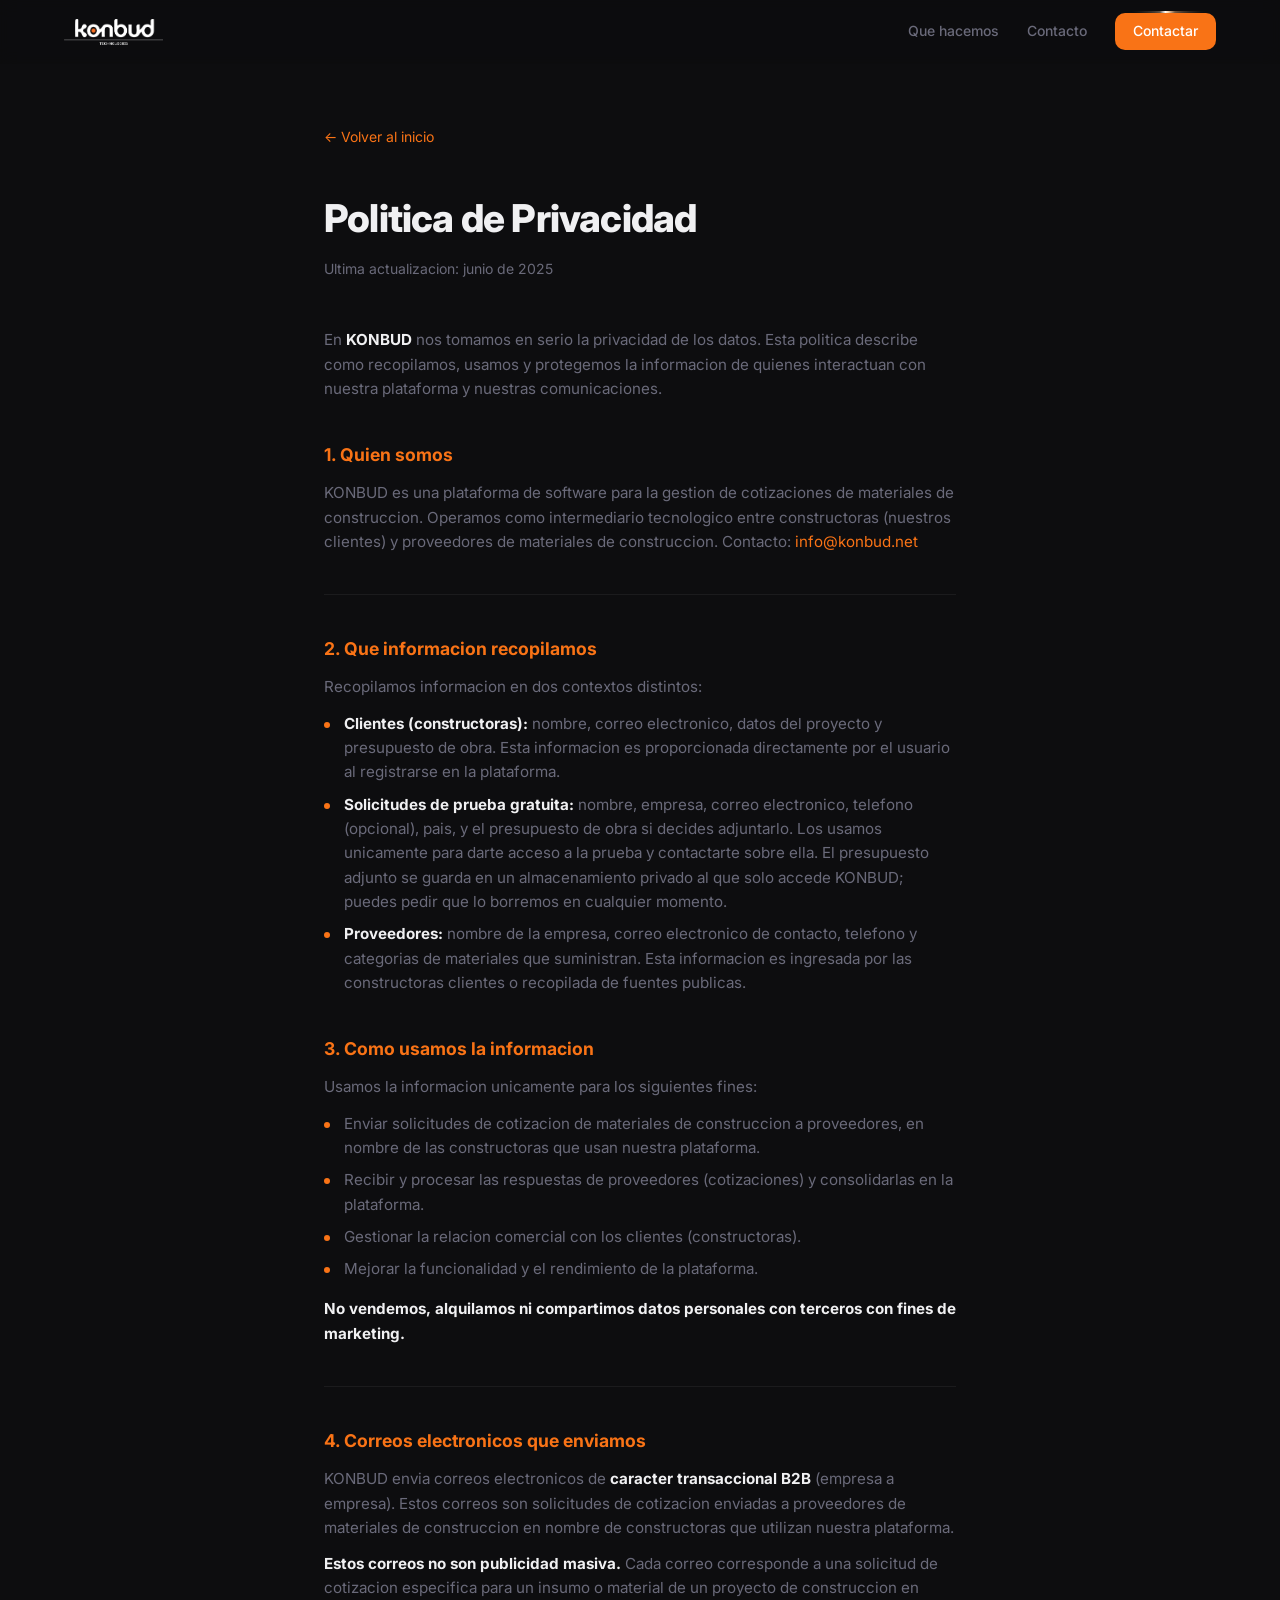
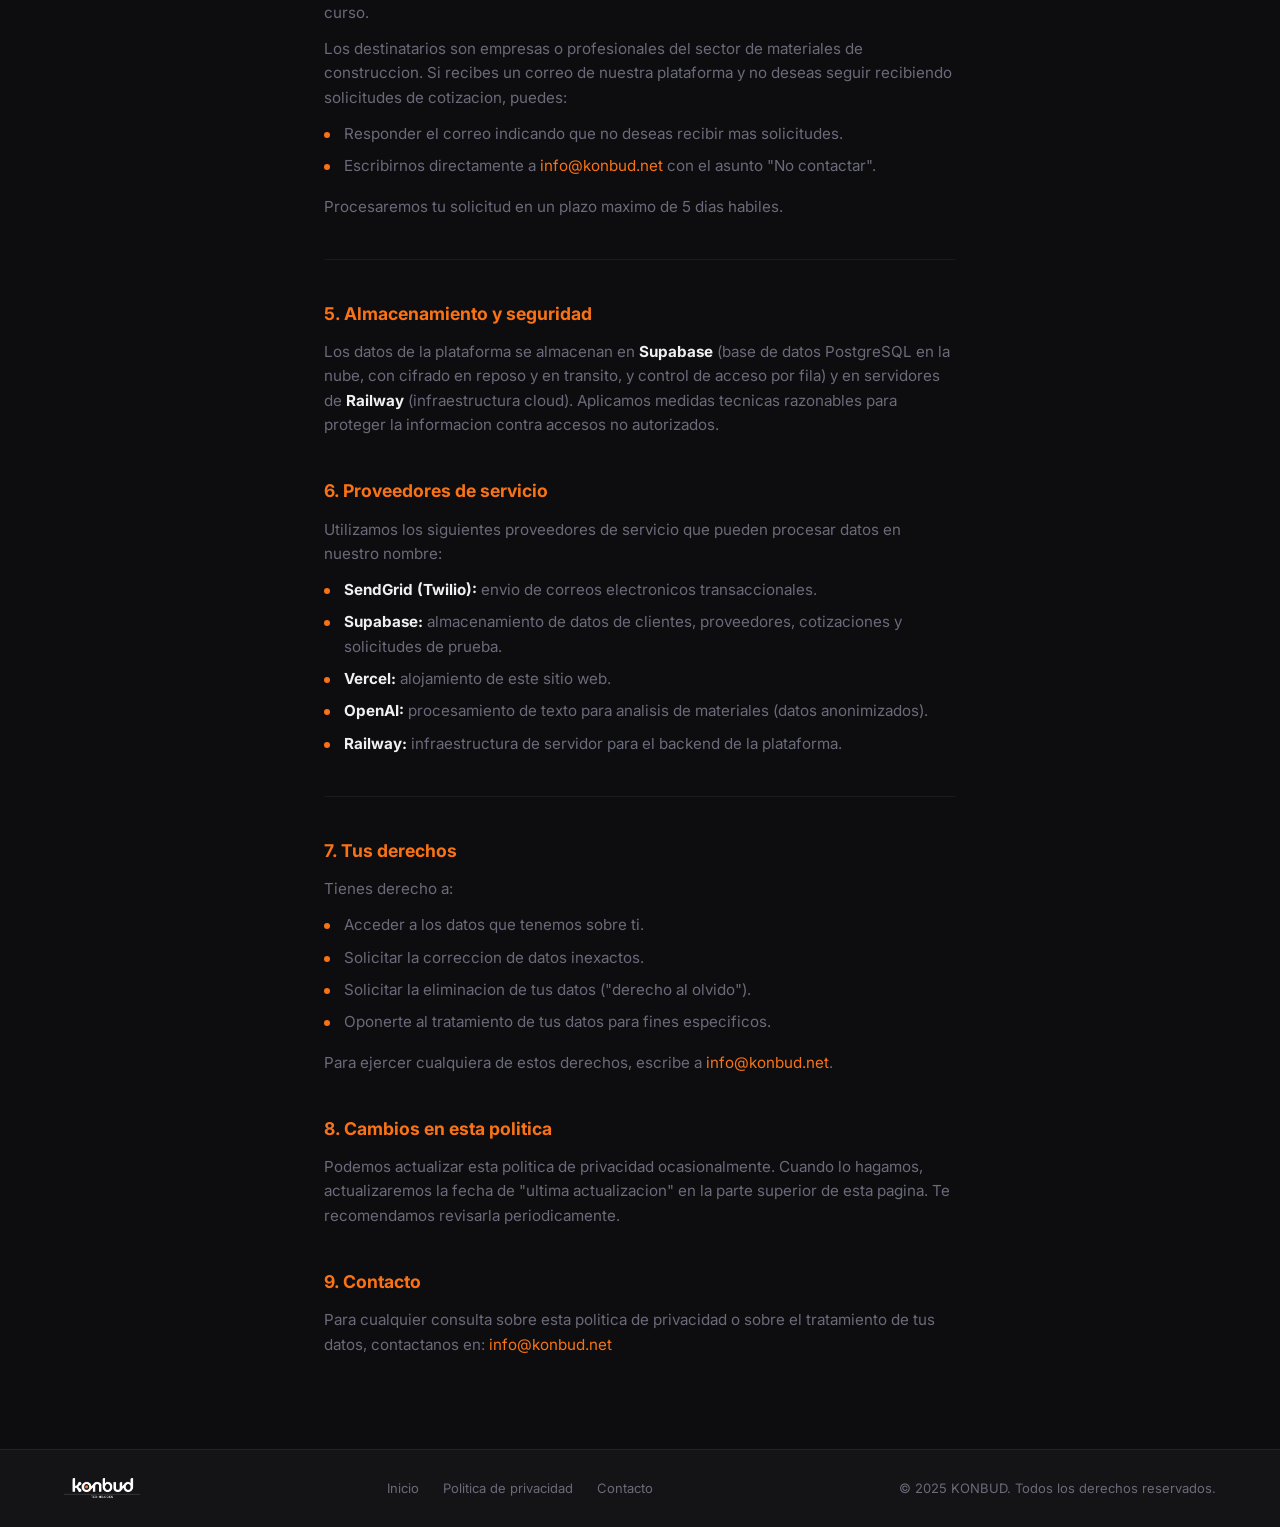
==== commit 0af15532: "Sección "Pruébalo gratis": formulario con presupuesto adjunto - Nueva sección #prueba (sustituye a #" ====
--- a/privacidad.html
+++ b/privacidad.html
@@ -119,6 +119,7 @@
     <p>Recopilamos informacion en dos contextos distintos:</p>
     <ul>
       <li><strong>Clientes (constructoras):</strong> nombre, correo electronico, datos del proyecto y presupuesto de obra. Esta informacion es proporcionada directamente por el usuario al registrarse en la plataforma.</li>
+      <li><strong>Solicitudes de prueba gratuita:</strong> nombre, empresa, correo electronico, telefono (opcional), pais, y el presupuesto de obra si decides adjuntarlo. Los usamos unicamente para darte acceso a la prueba y contactarte sobre ella. El presupuesto adjunto se guarda en un almacenamiento privado al que solo accede KONBUD; puedes pedir que lo borremos en cualquier momento.</li>
       <li><strong>Proveedores:</strong> nombre de la empresa, correo electronico de contacto, telefono y categorias de materiales que suministran. Esta informacion es ingresada por las constructoras clientes o recopilada de fuentes publicas.</li>
     </ul>
 
@@ -158,8 +159,8 @@
 
     <h2>5. Almacenamiento y seguridad</h2>
     <p>
-      Los datos de la plataforma se almacenan en <strong>Airtable</strong> (proveedor de base de datos en la nube
-      con cifrado en reposo y en transito) y en servidores de <strong>Railway</strong> (infraestructura cloud).
+      Los datos de la plataforma se almacenan en <strong>Supabase</strong> (base de datos PostgreSQL en la nube,
+      con cifrado en reposo y en transito, y control de acceso por fila) y en servidores de <strong>Railway</strong> (infraestructura cloud).
       Aplicamos medidas tecnicas razonables para proteger la informacion contra accesos no autorizados.
     </p>
 
@@ -167,7 +168,8 @@
     <p>Utilizamos los siguientes proveedores de servicio que pueden procesar datos en nuestro nombre:</p>
     <ul>
       <li><strong>SendGrid (Twilio):</strong> envio de correos electronicos transaccionales.</li>
-      <li><strong>Airtable:</strong> almacenamiento de datos de clientes, proveedores y cotizaciones.</li>
+      <li><strong>Supabase:</strong> almacenamiento de datos de clientes, proveedores, cotizaciones y solicitudes de prueba.</li>
+      <li><strong>Vercel:</strong> alojamiento de este sitio web.</li>
       <li><strong>OpenAI:</strong> procesamiento de texto para analisis de materiales (datos anonimizados).</li>
       <li><strong>Railway:</strong> infraestructura de servidor para el backend de la plataforma.</li>
     </ul>
--- a/style.css
+++ b/style.css
@@ -165,6 +165,62 @@
 
 .btn-nav:hover { opacity: 0.84 !important; }
 
+/* Anillo de luz que orbita el CTA del nav.
+   CSS puro: una sola propiedad angular animada (@property) + conic-gradient
+   enmascarado a 2px de borde. Sin JS y sin repintar el interior del botón. */
+@property --btn-nav-angle {
+  syntax: '<angle>';
+  initial-value: 0deg;
+  inherits: false;
+}
+
+.btn-nav {
+  position: relative;
+  --btn-nav-angle: 0deg;
+}
+
+.btn-nav::before,
+.btn-nav::after {
+  content: "";
+  position: absolute;
+  inset: -2px;
+  padding: 2px;
+  border-radius: calc(var(--radius-sm) + 2px);
+  background: conic-gradient(from var(--btn-nav-angle),
+      #ffffff                0deg,
+      #ffd9b0                7deg,
+      rgba(255,196,140,0.35) 26deg,
+      rgba(255,255,255,0)    64deg,
+      rgba(255,255,255,0)   300deg,
+      rgba(255,214,170,0.28) 344deg,
+      #ffffff               360deg);
+  -webkit-mask: linear-gradient(#000 0 0) content-box, linear-gradient(#000 0 0);
+          mask: linear-gradient(#000 0 0) content-box, linear-gradient(#000 0 0);
+  -webkit-mask-composite: xor;
+          mask-composite: exclude;
+  animation: btnNavOrbit 3.2s linear infinite;
+  pointer-events: none;
+}
+
+/* Segunda capa desenfocada: la estela/glow que sigue al punto de luz. */
+.btn-nav::after {
+  filter: blur(3px);
+  opacity: 0.4;
+}
+
+.btn-nav:hover::before,
+.btn-nav:hover::after { animation-duration: 1.5s; }
+
+@keyframes btnNavOrbit {
+  to { --btn-nav-angle: 360deg; }
+}
+
+@media (prefers-reduced-motion: reduce) {
+  .btn-nav::before,
+  .btn-nav::after { animation: none; }
+  .btn-nav::after { display: none; }
+}
+
 /* ─── HERO PROOF ─────────────────────────────────────────────────────────── */
 
 .hero-proof {
@@ -1096,6 +1152,279 @@
 }
 
 .pricing-note.muted { opacity: 0.7; }
+
+/* ─── SE ADAPTA — MOLDEABLE POR CONFIG ────────────────────────────────────── */
+
+.adapt-enemy {
+  max-width: 620px;
+  margin: -34px 0 46px;
+  font-size: 1.02rem;
+  line-height: 1.75;
+  color: var(--muted);
+  border-left: 2px solid var(--orange-border);
+  padding-left: 18px;
+}
+
+.adapt-enemy em { color: var(--white); font-style: italic; }
+
+/* Nota perf: sin backdrop-filter — fondo animado detrás (canvas + orbs) */
+.adapt-piece {
+  background: var(--bg);
+  border: 1px solid var(--border);
+  border-radius: var(--radius);
+  padding: 32px 36px 30px;
+}
+
+.adapt-head {
+  display: flex;
+  align-items: baseline;
+  justify-content: space-between;
+  gap: 12px;
+  flex-wrap: wrap;
+  margin-bottom: 26px;
+}
+
+.adapt-title { font-size: 0.95rem; font-weight: 700; color: var(--white); }
+
+.adapt-sub {
+  font-size: 0.72rem;
+  font-weight: 700;
+  letter-spacing: 1px;
+  text-transform: uppercase;
+  color: var(--muted);
+}
+
+/* Los tres formatos de entrada */
+.fmt-row {
+  display: grid;
+  grid-template-columns: repeat(3, 1fr);
+  gap: 16px;
+}
+
+.fmt-name {
+  font-size: 0.72rem;
+  font-weight: 700;
+  letter-spacing: 0.6px;
+  text-transform: uppercase;
+  color: var(--muted);
+  margin-bottom: 9px;
+  text-align: center;
+}
+
+.fmt-sheet {
+  background: var(--surface);
+  border: 1px solid var(--border-strong);
+  border-radius: var(--radius-sm);
+  overflow: hidden;
+}
+
+.fmt-tabs {
+  display: flex;
+  gap: 3px;
+  padding: 7px 8px 0;
+  background: rgba(255,255,255,0.02);
+  border-bottom: 1px solid var(--border);
+}
+
+.fmt-tab {
+  font-size: 9px;
+  font-weight: 600;
+  letter-spacing: 0.3px;
+  color: var(--muted);
+  background: rgba(255,255,255,0.04);
+  border-radius: 4px 4px 0 0;
+  padding: 3px 8px;
+}
+
+.fmt-tab.is-on { color: var(--white); background: rgba(249,115,22,0.16); }
+
+.fmt-rows { padding: 11px 12px 13px; display: flex; flex-direction: column; gap: 8px; }
+
+.fmt-line { display: flex; gap: 6px; }
+
+.fmt-line i {
+  height: 6px;
+  border-radius: 3px;
+  background: rgba(255,255,255,0.11);
+  display: block;
+}
+
+.fmt-line.is-head i { background: rgba(249,115,22,0.34); }
+
+/* Las tres líneas que convergen */
+.adapt-converge { width: 100%; height: auto; display: block; margin: 4px 0 2px; opacity: 0.75; }
+
+/* La vista unificada de salida */
+.unified {
+  background: var(--surface);
+  border: 1px solid var(--orange-border);
+  border-radius: var(--radius-sm);
+  overflow: hidden;
+  box-shadow: 0 0 0 1px rgba(249,115,22,0.06), 0 18px 44px rgba(0,0,0,0.36);
+}
+
+.unified-bar {
+  display: flex;
+  align-items: center;
+  gap: 9px;
+  padding: 11px 16px;
+  border-bottom: 1px solid var(--border);
+  background: rgba(249,115,22,0.05);
+}
+
+.unified-dot {
+  width: 7px; height: 7px;
+  border-radius: 50%;
+  background: var(--orange);
+  box-shadow: 0 0 8px var(--orange-glow);
+  flex-shrink: 0;
+}
+
+.unified-label { font-size: 0.82rem; font-weight: 700; }
+
+.unified-count {
+  margin-left: auto;
+  font-size: 0.72rem;
+  color: var(--muted);
+  font-variant-numeric: tabular-nums;
+}
+
+.unified-grid { padding: 4px 0; }
+
+.u-row {
+  display: grid;
+  grid-template-columns: 1fr 118px 52px 104px;
+  gap: 12px;
+  align-items: center;
+  padding: 9px 16px;
+  font-size: 0.82rem;
+}
+
+.u-row span:nth-child(2) { text-align: right; font-variant-numeric: tabular-nums; }
+
+.u-row:not(.u-head) + .u-row:not(.u-head) { border-top: 1px solid var(--border); }
+
+.u-head {
+  font-size: 0.66rem;
+  font-weight: 700;
+  letter-spacing: 1px;
+  text-transform: uppercase;
+  color: var(--muted);
+  border-bottom: 1px solid var(--border);
+}
+
+.u-pill {
+  font-size: 0.66rem;
+  font-weight: 700;
+  padding: 3px 9px;
+  border-radius: 20px;
+  background: rgba(52,199,89,0.13);
+  color: #34c759;
+  white-space: nowrap;
+}
+
+.u-pill.is-wait { background: var(--orange-dim); color: var(--orange); }
+
+.adapt-learned {
+  display: inline-flex;
+  align-items: center;
+  gap: 8px;
+  margin-top: 22px;
+  padding: 8px 15px;
+  border-radius: 20px;
+  background: var(--orange-dim);
+  border: 1px solid var(--orange-border);
+  font-size: 0.8rem;
+  font-weight: 600;
+  color: var(--orange);
+}
+
+.adapt-learned svg { width: 13px; height: 13px; flex-shrink: 0; }
+
+/* Capacidades reales del parser */
+.adapt-facts {
+  list-style: none;
+  display: grid;
+  grid-template-columns: repeat(2, 1fr);
+  gap: 10px 28px;
+  margin: 44px 0 0;
+}
+
+.adapt-facts li {
+  position: relative;
+  padding-left: 24px;
+  font-size: 0.92rem;
+  color: var(--muted);
+  line-height: 1.7;
+}
+
+.adapt-facts li::before {
+  content: '';
+  position: absolute;
+  left: 4px; top: 10px;
+  width: 6px; height: 6px;
+  border-radius: 50%;
+  background: var(--orange);
+  box-shadow: 0 0 7px var(--orange-glow);
+}
+
+.adapt-facts strong { color: var(--white); font-weight: 600; }
+
+/* Integraciones — servicio a medida, no feature existente */
+.adapt-integr {
+  margin-top: 44px;
+  padding: 24px 28px;
+  border: 1px dashed var(--border-strong);
+  border-radius: var(--radius);
+  display: flex;
+  align-items: center;
+  gap: 28px;
+  flex-wrap: wrap;
+}
+
+.integr-logos { display: flex; gap: 10px; flex-wrap: wrap; }
+
+.integr-logos span {
+  font-size: 0.76rem;
+  font-weight: 700;
+  letter-spacing: 0.4px;
+  color: var(--muted);
+  border: 1px solid var(--border-strong);
+  border-radius: 20px;
+  padding: 5px 13px;
+}
+
+.adapt-integr p {
+  flex: 1;
+  min-width: 280px;
+  font-size: 0.92rem;
+  color: var(--muted);
+  line-height: 1.7;
+}
+
+.adapt-integr strong { color: var(--white); font-weight: 600; }
+
+.adapt-integr a { color: var(--orange); border-bottom: 1px solid var(--orange-border); }
+
+/* El giro de la objeción */
+.adapt-objection { margin-top: 40px; text-align: center; }
+
+.obj-q {
+  font-size: clamp(1.1rem, 2.2vw, 1.4rem);
+  font-weight: 600;
+  color: var(--muted);
+  font-style: italic;
+  margin-bottom: 10px;
+}
+
+.obj-a {
+  font-size: clamp(1.05rem, 2vw, 1.25rem);
+  line-height: 1.65;
+  max-width: 620px;
+  margin: 0 auto;
+}
+
+.obj-a strong { color: var(--orange); font-weight: 700; }
 
 /* ─── KON — AGENTE CONVERSACIONAL ─────────────────────────────────────────── */
 
@@ -1483,19 +1812,195 @@
   .savings { grid-template-columns: 1fr; gap: 36px; padding: 32px 28px; }
   .race { padding: 26px 22px 22px; }
   .race-row { grid-template-columns: 1fr; gap: 8px; margin-bottom: 20px; }
+  .adapt-piece { padding: 26px 22px 24px; }
+  .adapt-facts { grid-template-columns: 1fr; }
+  .u-row { grid-template-columns: 1fr 96px 92px; font-size: 0.78rem; }
+  .u-row span:nth-child(3) { display: none; }
 }
 
 @media (max-width: 720px) {
   .steps-grid { grid-template-columns: 1fr; }
   .nav-links a:not(.btn-nav):not(.btn-nav-acceder) { display: none; }
   .form-row { grid-template-columns: 1fr; }
+  /* Los tres formatos se apilan: la convergencia deja de tener sentido en vertical */
+  .fmt-row { grid-template-columns: 1fr; gap: 12px; }
+  .adapt-converge { display: none; }
+  .unified { margin-top: 20px; }
+  .adapt-integr { padding: 20px 22px; gap: 18px; }
 }
 
 @media (max-width: 560px) {
   .features-grid { grid-template-columns: 1fr; }
+  .u-row { grid-template-columns: 1fr 84px; }
+  .u-row span:nth-child(2) { display: none; }
+  .adapt-enemy { margin-top: -22px; }
+  .unified-bar { flex-wrap: wrap; row-gap: 2px; }
+  .unified-count { margin-left: 0; flex-basis: 100%; }
   .hero-logo { max-width: 260px; }
   .hero-title { letter-spacing: -1px; }
   .email-box { padding: 28px 22px; }
   footer { flex-direction: column; align-items: flex-start; }
   .form-submit { width: 100%; text-align: center; }
 }
+
+/* ─── PRUÉBALO GRATIS ─────────────────────────────────────────────────────── */
+
+.trial-section { position: relative; }
+.anchor-alias { position: absolute; top: 0; }
+
+.trial-grid {
+  display: grid;
+  grid-template-columns: minmax(0, 1fr) minmax(0, 1.05fr);
+  gap: 56px;
+  align-items: start;
+}
+
+.trial-copy .section-header { margin-bottom: 36px; }
+
+.trial-steps {
+  list-style: none;
+  display: grid;
+  gap: 22px;
+  margin-bottom: 28px;
+}
+
+.trial-steps li { display: flex; gap: 16px; align-items: flex-start; }
+
+.trial-step-num {
+  flex: 0 0 34px;
+  height: 34px;
+  border-radius: 50%;
+  display: grid;
+  place-items: center;
+  font-size: 14px;
+  font-weight: 800;
+  color: var(--orange);
+  background: var(--orange-dim);
+  border: 1px solid var(--orange-border);
+}
+
+.trial-steps h3 { font-size: 1rem; font-weight: 700; margin-bottom: 4px; }
+.trial-steps p { color: var(--muted); font-size: 0.92rem; line-height: 1.65; }
+
+.trial-terms {
+  font-size: 0.82rem;
+  font-weight: 600;
+  color: var(--white);
+  opacity: 0.8;
+  letter-spacing: 0.2px;
+}
+
+.trial-form {
+  background: var(--surface);
+  border: 1px solid var(--orange-border);
+  border-radius: var(--radius);
+  padding: 32px;
+  box-shadow: 0 20px 60px rgba(0,0,0,0.35);
+}
+
+.trial-form-body { display: grid; gap: 16px; }
+.trial-form [hidden] { display: none !important; }
+
+.trial-row { display: grid; grid-template-columns: 1fr 1fr; gap: 14px; }
+
+.trial-form label {
+  display: grid;
+  gap: 6px;
+  font-size: 0.8rem;
+  font-weight: 600;
+  color: var(--white);
+}
+
+.trial-form .opt { color: var(--muted); font-weight: 500; }
+
+.trial-form input[type="text"],
+.trial-form input[type="email"],
+.trial-form input[type="tel"],
+.trial-form select,
+.trial-form textarea {
+  width: 100%;
+  min-width: 0;
+  background: var(--bg);
+  border: 1px solid var(--border-strong);
+  border-radius: var(--radius-sm);
+  padding: 11px 13px;
+  color: var(--white);
+  font: inherit;
+  font-size: 0.92rem;
+  font-weight: 400;
+  transition: border-color 0.18s, box-shadow 0.18s;
+}
+
+.trial-form textarea { resize: vertical; min-height: 78px; }
+.trial-form select { appearance: none; cursor: pointer;
+  background-image: linear-gradient(45deg, transparent 50%, var(--muted) 50%), linear-gradient(135deg, var(--muted) 50%, transparent 50%);
+  background-position: calc(100% - 18px) 50%, calc(100% - 13px) 50%;
+  background-size: 5px 5px; background-repeat: no-repeat; padding-right: 32px; }
+.trial-form select option { background: var(--surface2); }
+
+.trial-form input:focus-visible,
+.trial-form select:focus-visible,
+.trial-form textarea:focus-visible {
+  outline: none;
+  border-color: var(--orange);
+  box-shadow: 0 0 0 3px var(--orange-dim);
+}
+
+.trial-file { position: relative; cursor: pointer; }
+.trial-file input { position: absolute; inset: 0; opacity: 0; cursor: pointer; }
+.trial-file-box {
+  display: grid;
+  gap: 2px;
+  padding: 16px;
+  text-align: center;
+  border: 1px dashed var(--orange-border);
+  border-radius: var(--radius-sm);
+  background: var(--orange-dim);
+  transition: border-color 0.18s;
+}
+.trial-file-box strong { color: var(--orange); font-size: 0.9rem; }
+.trial-file-name { color: var(--muted); font-size: 0.78rem; font-weight: 500; overflow-wrap: anywhere; }
+.trial-file:hover .trial-file-box,
+.trial-file:focus-within .trial-file-box { border-color: var(--orange); border-style: solid; }
+.trial-file.has-file .trial-file-name { color: var(--white); }
+
+.trial-hp { position: absolute !important; left: -9999px; width: 1px; height: 1px; overflow: hidden; }
+
+.trial-form label.trial-consent {
+  display: flex;
+  gap: 10px;
+  align-items: flex-start;
+  font-weight: 500;
+  color: var(--muted);
+}
+.trial-consent input { margin-top: 3px; accent-color: var(--orange); }
+.trial-consent a { color: var(--white); text-decoration: underline; text-underline-offset: 2px; }
+
+.trial-submit { border: 0; cursor: pointer; width: 100%; font: inherit; font-size: 15px; font-weight: 700; }
+.trial-submit:disabled { opacity: 0.55; cursor: progress; transform: none; }
+
+.trial-status { min-height: 1.2em; font-size: 0.85rem; color: var(--muted); }
+.trial-status.is-error { color: #f87171; }
+
+.trial-alt { font-size: 0.82rem; color: var(--muted); }
+.trial-alt a { color: var(--orange); font-weight: 600; }
+
+.trial-done { text-align: center; padding: 24px 8px; }
+.trial-done-icon {
+  display: inline-grid; place-items: center;
+  width: 52px; height: 52px; border-radius: 50%;
+  background: var(--orange-dim); border: 1px solid var(--orange-border);
+  color: var(--orange); font-size: 24px; font-weight: 800; margin-bottom: 14px;
+}
+.trial-done h3 { font-size: 1.25rem; margin-bottom: 8px; }
+.trial-done p { color: var(--muted); font-size: 0.95rem; line-height: 1.7; }
+.trial-done strong { color: var(--white); }
+
+@media (max-width: 900px) {
+  .trial-grid { grid-template-columns: 1fr; gap: 36px; }
+}
+
+@media (max-width: 560px) {
+  .trial-form { padding: 22px 18px; }
+  .trial-row { grid-template-columns: 1fr; }
+}
